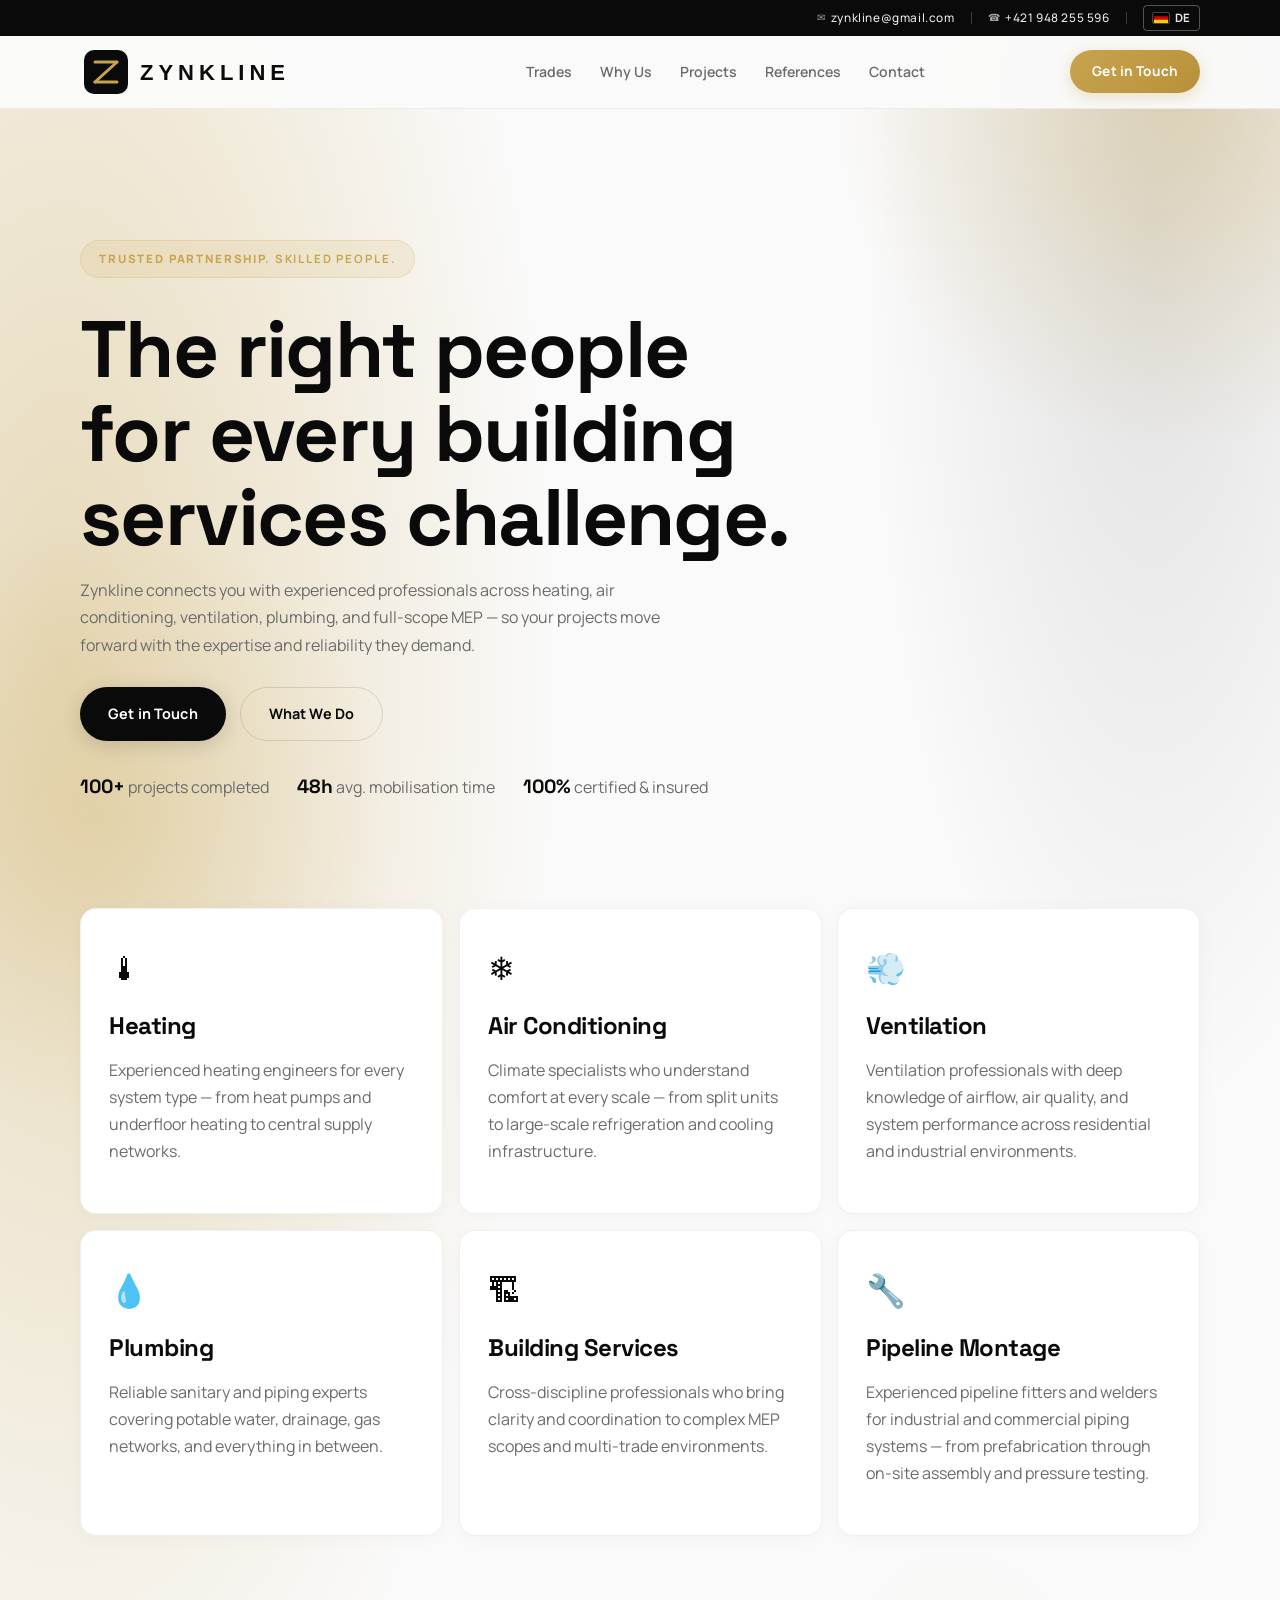
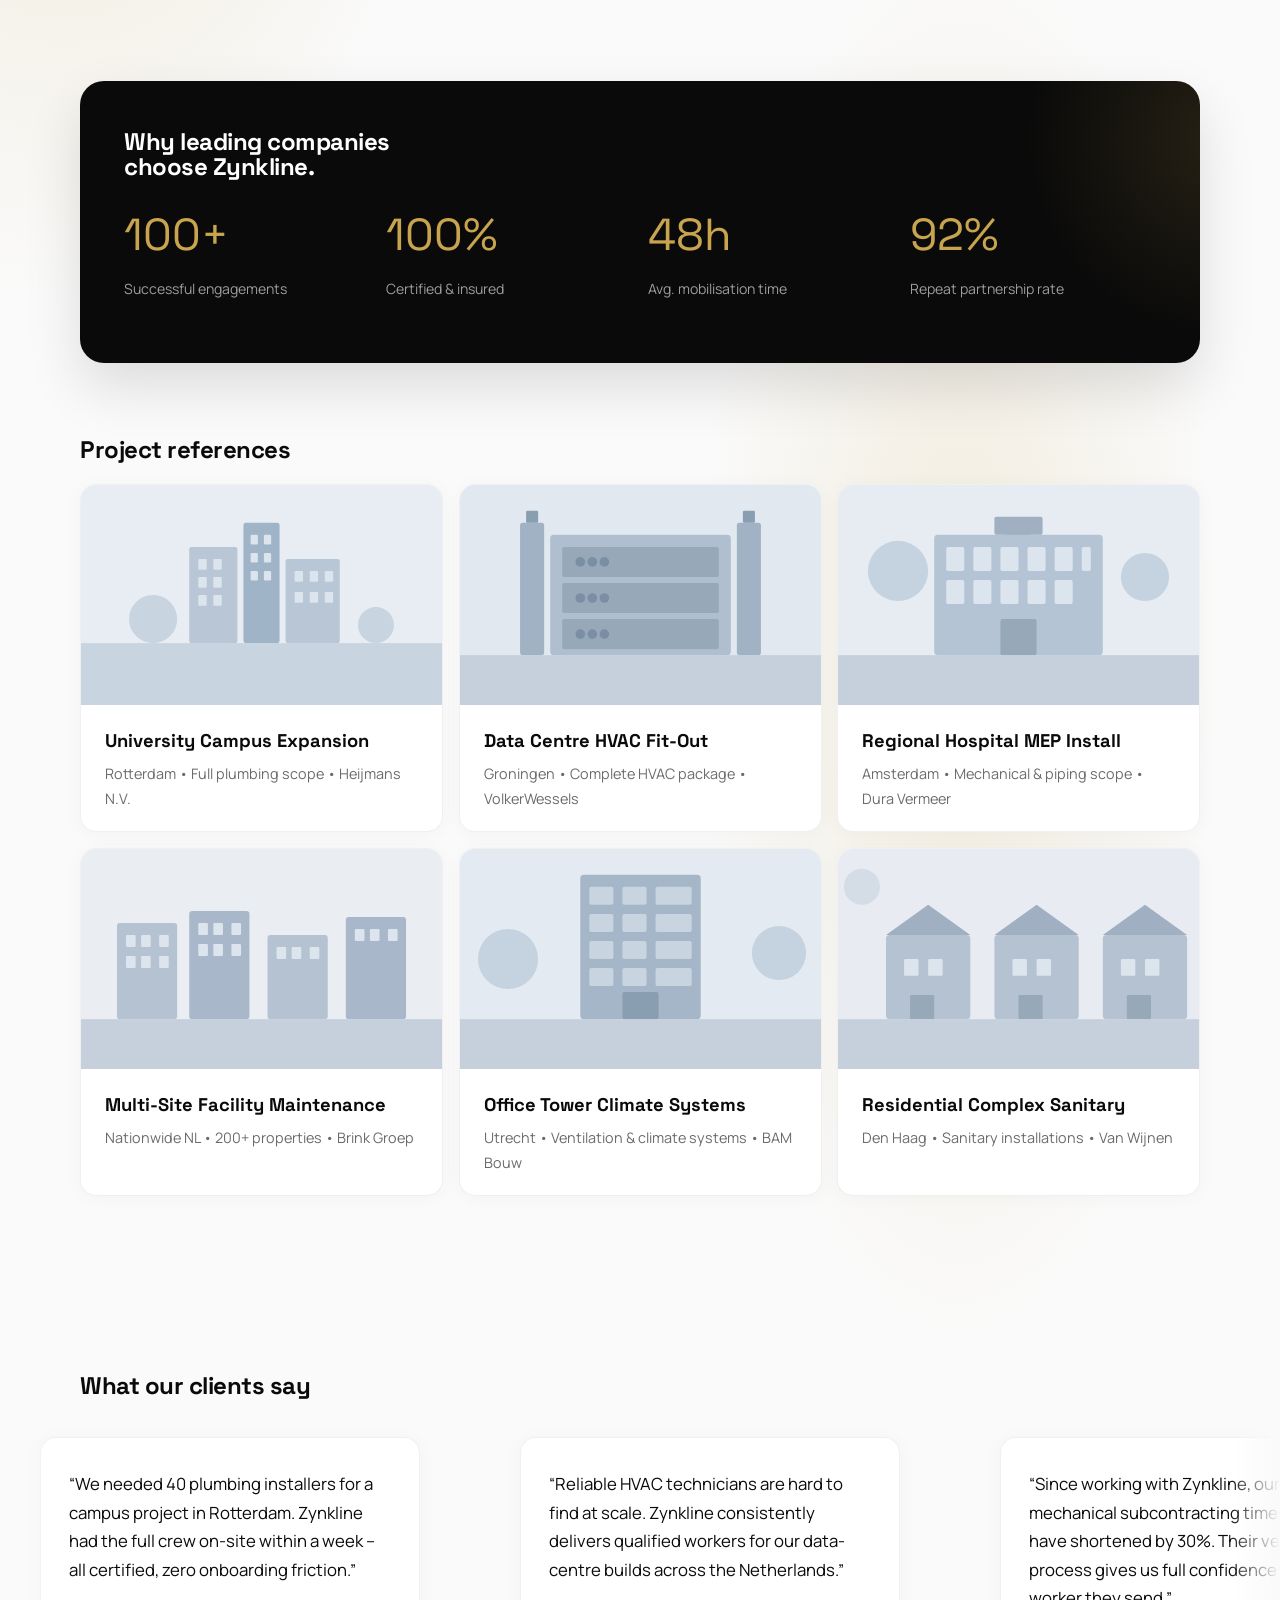
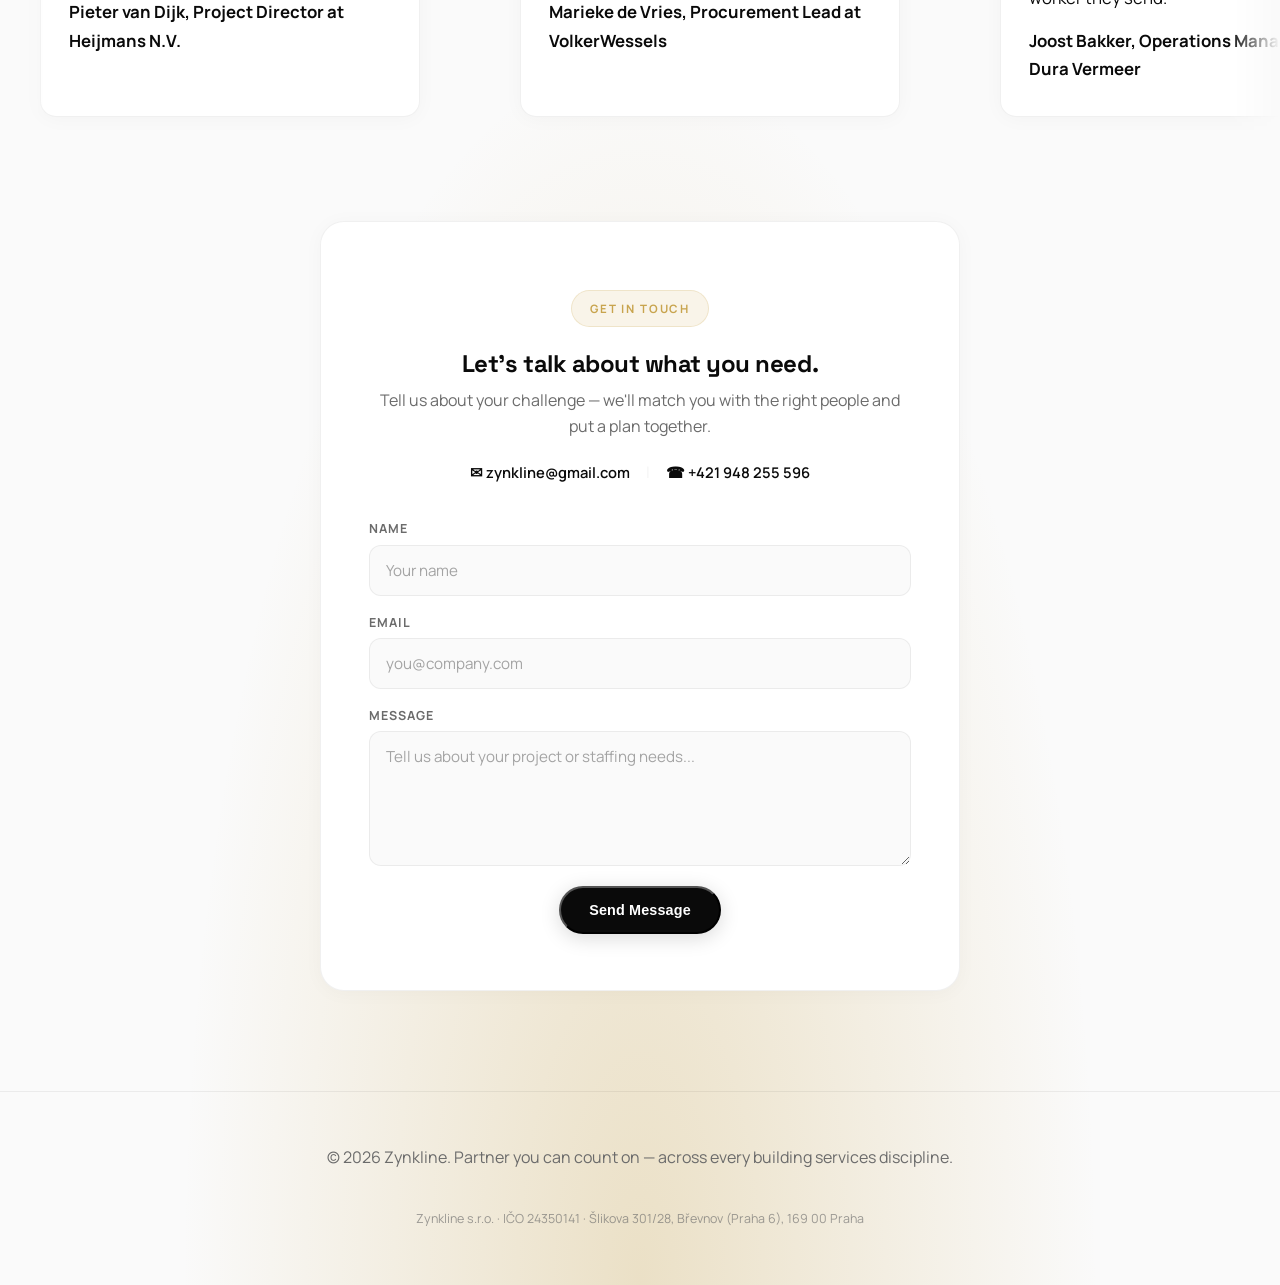
==== en.html @ a3371843 "First basic version." ====
<!doctype html>
<html lang="en">
<head>
  <meta charset="UTF-8" />
  <meta name="viewport" content="width=device-width, initial-scale=1.0" />
  <title>Zynkline | Building Services Partner – Heating, AC, Ventilation, Plumbing &amp; Pipeline Montage</title>
  <meta name="description" content="Zynkline is your specialised partner for building services projects – heating, air conditioning, ventilation, plumbing, and pipeline montage across Europe." />
  <link rel="preconnect" href="https://fonts.googleapis.com" />
  <link rel="preconnect" href="https://fonts.gstatic.com" crossorigin />
  <link href="https://fonts.googleapis.com/css2?family=Manrope:wght@400;500;600;700;800&family=Space+Grotesk:wght@500;700&display=swap" rel="stylesheet" />
  <link rel="icon" type="image/svg+xml" href="favicon.svg" />
  <link rel="stylesheet" href="styles.css" />
</head>
<body>
  <div class="bg-orb orb-one" aria-hidden="true"></div>
  <div class="bg-orb orb-two" aria-hidden="true"></div>

  <header class="site-header">
    <div class="top-bar">
      <div class="container top-bar-inner">
        <a href="mailto:zynkline@gmail.com"><span class="tb-icon">&#9993;</span> zynkline@gmail.com</a>
        <span class="tb-sep"></span>
        <a href="tel:+421948255596"><span class="tb-icon">&#9742;</span> +421 948 255 596</a>
        <span class="tb-sep"></span>
        <a href="index.html" class="lang-switch"><svg class="flag" viewBox="0 0 20 14"><rect width="20" height="4.67" fill="#000"/><rect y="4.67" width="20" height="4.67" fill="#D00"/><rect y="9.33" width="20" height="4.67" fill="#FC0"/></svg> DE</a>
      </div>
    </div>
    <div class="container nav-wrap">
      <a href="#" class="logo" aria-label="Zynkline home">
        <img src="logo.svg" alt="Zynkline logo" class="logo-image" />
      </a>
      <nav class="nav-links" aria-label="Primary navigation">
        <a href="#services">Trades</a>
        <a href="#why-us">Why Us</a>
        <a href="#projects">Projects</a>
        <a href="#testimonials">References</a>
        <a href="#contact">Contact</a>
      </nav>
      <a href="#contact" class="btn btn-nav">Get in Touch</a>
    </div>
  </header>

  <main>
    <section class="hero container reveal">
      <p class="eyebrow"><span class="eyebrow-accent">Trusted partnership.</span> Skilled people.</p>
      <h1>The right people for every building services challenge.</h1>
      <p class="hero-copy">
        Zynkline connects you with experienced professionals across heating, air conditioning,
        ventilation, plumbing, and full-scope MEP — so your projects move forward with
        the expertise and reliability they demand.
      </p>
      <div class="hero-actions">
        <a href="#contact" class="btn btn-primary">Get in Touch</a>
        <a href="#services" class="btn btn-ghost">What We Do</a>
      </div>
      <ul class="hero-proof">
        <li><strong>100+</strong> projects completed</li>
        <li><strong>48h</strong> avg. mobilisation time</li>
        <li><strong>100%</strong> certified &amp; insured</li>
      </ul>
    </section>

    <section id="services" class="container feature-grid">
      <article class="card reveal">
        <div class="card-icon">&#127777;</div>
        <h2>Heating</h2>
        <p>Experienced heating engineers for every system type — from heat pumps and underfloor heating to central supply networks.</p>
      </article>
      <article class="card reveal">
        <div class="card-icon">&#10052;</div>
        <h2>Air Conditioning</h2>
        <p>Climate specialists who understand comfort at every scale — from split units to large-scale refrigeration and cooling infrastructure.</p>
      </article>
      <article class="card reveal">
        <div class="card-icon">&#128168;</div>
        <h2>Ventilation</h2>
        <p>Ventilation professionals with deep knowledge of airflow, air quality, and system performance across residential and industrial environments.</p>
      </article>
      <article class="card reveal">
        <div class="card-icon">&#128167;</div>
        <h2>Plumbing</h2>
        <p>Reliable sanitary and piping experts covering potable water, drainage, gas networks, and everything in between.</p>
      </article>
      <article class="card reveal">
        <div class="card-icon">&#127959;</div>
        <h2>Building Services</h2>
        <p>Cross-discipline professionals who bring clarity and coordination to complex MEP scopes and multi-trade environments.</p>
      </article>
      <article class="card reveal">
        <div class="card-icon">&#128295;</div>
        <h2>Pipeline Montage</h2>
        <p>Experienced pipeline fitters and welders for industrial and commercial piping systems — from prefabrication through on-site assembly and pressure testing.</p>
      </article>
    </section>

    <section id="why-us" class="metrics reveal">
      <div class="container metrics-wrap">
        <h2>Why leading companies choose Zynkline.</h2>
        <div class="stats-grid">
          <div>
            <p class="stat-number">100+</p>
            <p class="stat-label">Successful engagements</p>
          </div>
          <div>
            <p class="stat-number">100%</p>
            <p class="stat-label">Certified &amp; insured</p>
          </div>
          <div>
            <p class="stat-number">48h</p>
            <p class="stat-label">Avg. mobilisation time</p>
          </div>
          <div>
            <p class="stat-number">92%</p>
            <p class="stat-label">Repeat partnership rate</p>
          </div>
        </div>
      </div>
    </section>

    <section id="projects" class="container projects reveal">
      <h2 class="section-title">Project references</h2>
      <div class="project-grid">
        <article class="project-card" data-photos='["site-photos/rotterdam-campus.svg"]'>
          <div class="project-photo" style="background-image:url('site-photos/rotterdam-campus.svg')"></div>
          <div class="project-info">
            <h3>University Campus Expansion</h3>
            <p class="project-meta">Rotterdam &bull; Full plumbing scope &bull; Heijmans N.V.</p>
          </div>
        </article>
        <article class="project-card" data-photos='["site-photos/data-centre.svg"]'>
          <div class="project-photo" style="background-image:url('site-photos/data-centre.svg')"></div>
          <div class="project-info">
            <h3>Data Centre HVAC Fit-Out</h3>
            <p class="project-meta">Groningen &bull; Complete HVAC package &bull; VolkerWessels</p>
          </div>
        </article>
        <article class="project-card" data-photos='["site-photos/hospital-build.svg"]'>
          <div class="project-photo" style="background-image:url('site-photos/hospital-build.svg')"></div>
          <div class="project-info">
            <h3>Regional Hospital MEP Install</h3>
            <p class="project-meta">Amsterdam &bull; Mechanical &amp; piping scope &bull; Dura Vermeer</p>
          </div>
        </article>
        <article class="project-card" data-photos='["site-photos/property-maintenance.svg"]'>
          <div class="project-photo" style="background-image:url('site-photos/property-maintenance.svg')"></div>
          <div class="project-info">
            <h3>Multi-Site Facility Maintenance</h3>
            <p class="project-meta">Nationwide NL &bull; 200+ properties &bull; Brink Groep</p>
          </div>
        </article>
        <article class="project-card" data-photos='["site-photos/office-tower.svg"]'>
          <div class="project-photo" style="background-image:url('site-photos/office-tower.svg')"></div>
          <div class="project-info">
            <h3>Office Tower Climate Systems</h3>
            <p class="project-meta">Utrecht &bull; Ventilation &amp; climate systems &bull; BAM Bouw</p>
          </div>
        </article>
        <article class="project-card" data-photos='["site-photos/residential-complex.svg"]'>
          <div class="project-photo" style="background-image:url('site-photos/residential-complex.svg')"></div>
          <div class="project-info">
            <h3>Residential Complex Sanitary</h3>
            <p class="project-meta">Den Haag &bull; Sanitary installations &bull; Van Wijnen</p>
          </div>
        </article>
      </div>
    </section>

    <section id="testimonials" class="testimonials">
      <h2 class="section-title reveal container">What our clients say</h2>
      <div class="scroll-track">
        <div class="scroll-inner">
          <blockquote class="quote">
            “We needed 40 plumbing installers for a campus project in Rotterdam. Zynkline had the full crew on-site within a week – all certified, zero onboarding friction.”
            <cite>Pieter van Dijk, Project Director at Heijmans N.V.</cite>
          </blockquote>
          <blockquote class="quote">
            “Reliable HVAC technicians are hard to find at scale. Zynkline consistently delivers qualified workers for our data-centre builds across the Netherlands.”
            <cite>Marieke de Vries, Procurement Lead at VolkerWessels</cite>
          </blockquote>
          <blockquote class="quote">
            “Since working with Zynkline, our mechanical subcontracting timelines have shortened by 30%. Their vetting process gives us full confidence in every worker they send.”
            <cite>Joost Bakker, Operations Manager at Dura Vermeer</cite>
          </blockquote>
          <blockquote class="quote">
            "Zynkline supplied an entire ventilation crew for our hospital expansion in Copenhagen. Skilled people, zero ramp-up time — they integrated with our team from day one."
            <cite>Lars Henriksen, Technical Director at NCC Danmark</cite>
          </blockquote>
          <!-- Duplicated set for seamless loop -->
          <blockquote class="quote" aria-hidden="true">
            “We needed 40 plumbing installers for a campus project in Rotterdam. Zynkline had the full crew on-site within a week – all certified, zero onboarding friction.”
            <cite>Pieter van Dijk, Project Director at Heijmans N.V.</cite>
          </blockquote>
          <blockquote class="quote" aria-hidden="true">
            “Reliable HVAC technicians are hard to find at scale. Zynkline consistently delivers qualified workers for our data-centre builds across the Netherlands.”
            <cite>Marieke de Vries, Procurement Lead at VolkerWessels</cite>
          </blockquote>
          <blockquote class="quote" aria-hidden="true">
            “Since working with Zynkline, our mechanical subcontracting timelines have shortened by 30%. Their vetting process gives us full confidence in every worker they send.”
            <cite>Joost Bakker, Operations Manager at Dura Vermeer</cite>
          </blockquote>
          <blockquote class="quote" aria-hidden="true">
            "Zynkline supplied an entire ventilation crew for our hospital expansion in Copenhagen. Skilled people, zero ramp-up time — they integrated with our team from day one."
            <cite>Lars Henriksen, Technical Director at NCC Danmark</cite>
          </blockquote>
        </div>
      </div>
    </section>

    <section id="contact" class="container contact-section reveal">
      <div class="contact-card">
        <div class="contact-header">
          <p class="eyebrow">Get in touch</p>
          <h2>Let's talk about what you need.</h2>
          <p class="contact-desc">Tell us about your challenge — we'll match you with the right people and put a plan together.</p>
          <div class="contact-links">
            <a href="mailto:zynkline@gmail.com">&#9993; zynkline@gmail.com</a>
            <span class="contact-sep">|</span>
            <a href="tel:+421948255596">&#9742; +421 948 255 596</a>
          </div>
        </div>
        <form class="contact-form" action="https://formsubmit.co/zynkline@gmail.com" method="POST">
          <input type="hidden" name="_subject" value="New enquiry from zynkline.com">
          <input type="hidden" name="_captcha" value="false">
          <div class="form-group">
            <label for="name">Name</label>
            <input type="text" id="name" name="name" required placeholder="Your name">
          </div>
          <div class="form-group">
            <label for="email">Email</label>
            <input type="email" id="email" name="email" required placeholder="you@company.com">
          </div>
          <div class="form-group">
            <label for="message">Message</label>
            <textarea id="message" name="message" rows="5" required placeholder="Tell us about your project or staffing needs..."></textarea>
          </div>
          <button type="submit" class="btn btn-primary btn-submit">Send Message</button>
        </form>
      </div>
    </section>
  </main>

  <footer class="site-footer">
    <div class="container footer-wrap">
      <p>© 2026 Zynkline. Partner you can count on — across every building services discipline.</p>
      <p class="footer-company">Zynkline s.r.o. · IČO 24350141 · Šlikova 301/28, Břevnov (Praha 6), 169 00 Praha</p>
    </div>
  </footer>

  <div class="lightbox" id="lightbox">
    <button class="lightbox-close" aria-label="Close">&times;</button>
    <button class="lightbox-arrow lightbox-prev" aria-label="Previous">&#8249;</button>
    <div class="lightbox-img" id="lightbox-img"></div>
    <button class="lightbox-arrow lightbox-next" aria-label="Next">&#8250;</button>
    <p class="lightbox-caption" id="lightbox-caption"></p>
    <p class="lightbox-counter" id="lightbox-counter"></p>
  </div>

  <script src="script.js"></script>
</body>
</html>
---- styles.css ----
/* ============================================
   ZYNKLINE — 2026 Editorial Design
   Monochromatic black + warm gold accent
   Inspired by: hyper-minimalism, oversized type,
   grain texture, fluid motion, editorial layouts
   ============================================ */

:root {
  --bg: #fafafa;
  --surface: #ffffff;
  --ink: #0a0a0a;
  --muted: #6b6b6b;
  --brand: #0a0a0a;
  --brand-dark: #000000;
  --accent: #c8a44e;
  --accent-soft: rgba(200, 164, 78, 0.12);
  --border: rgba(0, 0, 0, 0.06);
  --shadow: 0 2px 20px rgba(0, 0, 0, 0.03);
  --shadow-hover: 0 8px 30px rgba(0, 0, 0, 0.06);
  --radius: 16px;
  --radius-lg: 24px;
  --ease: cubic-bezier(0.16, 1, 0.3, 1);
}

* {
  box-sizing: border-box;
}

html,
body {
  margin: 0;
  padding: 0;
}

body {
  font-family: "Manrope", sans-serif;
  background:
    radial-gradient(ellipse 70% 50% at 5% 15%, rgba(200, 164, 78, 0.38), transparent 55%),
    radial-gradient(ellipse 50% 45% at 90% 5%, rgba(10, 10, 10, 0.1), transparent 45%),
    radial-gradient(ellipse 65% 50% at 50% 100%, rgba(200, 164, 78, 0.3), transparent 55%),
    radial-gradient(ellipse 45% 35% at 75% 50%, rgba(200, 164, 78, 0.16), transparent 45%),
    var(--bg);
  color: var(--ink);
  line-height: 1.7;
  scroll-padding-top: 88px;
  -webkit-font-smoothing: antialiased;
  -moz-osx-font-smoothing: grayscale;
}

/* Grain texture removed for performance */

.bg-orb {
  position: fixed;
  border-radius: 50%;
  z-index: -1;
}

.orb-one {
  width: 700px;
  height: 700px;
  background: radial-gradient(circle, rgba(200, 164, 78, 0.3) 0%, transparent 70%);
  top: -250px;
  right: -250px;
}

.orb-two {
  width: 600px;
  height: 600px;
  background: radial-gradient(circle, rgba(200, 164, 78, 0.22) 0%, transparent 70%);
  bottom: -220px;
  left: -200px;
}

.container {
  width: min(1120px, 92vw);
  margin: 0 auto;
}

.site-header {
  position: sticky;
  top: 0;
  background: rgba(250, 250, 250, 0.97);
  border-bottom: 1px solid var(--border);
  z-index: 10;
}

.top-bar {
  background: var(--ink);
  color: rgba(255, 255, 255, 0.75);
  font-size: 0.74rem;
  letter-spacing: 0.05em;
  font-weight: 500;
}

.top-bar-inner {
  display: flex;
  justify-content: flex-end;
  align-items: center;
  gap: 8px;
  padding: 5px 0;
}

.top-bar a {
  color: rgba(255, 255, 255, 0.9);
  text-decoration: none;
  transition: color 0.2s;
  display: inline-flex;
  align-items: center;
  gap: 5px;
}

.top-bar a:hover {
  color: #fff;
}

.tb-icon {
  font-size: 0.85em;
  opacity: 0.7;
}

.tb-sep {
  width: 1px;
  height: 12px;
  background: rgba(255, 255, 255, 0.2);
  margin: 0 8px;
}

.lang-switch {
  font-weight: 700;
  letter-spacing: 0.06em;
  border: 1px solid rgba(255, 255, 255, 0.3);
  border-radius: 4px;
  padding: 2px 8px;
  font-size: 0.72rem;
  transition: background 0.2s, color 0.2s;
  display: inline-flex;
  align-items: center;
  gap: 5px;
}

.lang-switch:hover {
  background: rgba(255, 255, 255, 0.15);
}

.flag {
  width: 18px;
  height: 12px;
  border-radius: 2px;
  flex-shrink: 0;
  display: inline-flex;
  flex-direction: column;
  overflow: hidden;
  border: 1px solid rgba(255, 255, 255, 0.25);
}

.flag span {
  flex: 1;
}

.flag-de span:nth-child(1) { background: #000; }
.flag-de span:nth-child(2) { background: #DD0000; }
.flag-de span:nth-child(3) { background: #FFCC00; }

.flag-gb {
  background: #012169;
  position: relative;
}

.flag-gb span:nth-child(1) {
  position: absolute;
  inset: 0;
  background:
    linear-gradient(to bottom, transparent 42%, #fff 42%, #fff 58%, transparent 58%),
    linear-gradient(to right, transparent 40%, #fff 40%, #fff 60%, transparent 60%);
}

.flag-gb span:nth-child(2) {
  position: absolute;
  inset: 0;
  background:
    linear-gradient(to bottom, transparent 44%, #C8102E 44%, #C8102E 56%, transparent 56%),
    linear-gradient(to right, transparent 43%, #C8102E 43%, #C8102E 57%, transparent 57%);
}

.nav-wrap {
  display: flex;
  align-items: center;
  justify-content: space-between;
  min-height: 72px;
  gap: 16px;
}

.logo {
  display: inline-flex;
  align-items: center;
  gap: 0;
  text-decoration: none;
  color: var(--ink);
  font-family: "Space Grotesk", sans-serif;
  font-weight: 700;
  letter-spacing: 0.2px;
}

.logo-image {
  display: block;
  height: 52px;
  width: auto;
}

.nav-links {
  display: flex;
  gap: 28px;
}

.nav-links a {
  text-decoration: none;
  color: var(--muted);
  font-weight: 600;
  font-size: 0.88rem;
  position: relative;
  padding: 4px 0;
  transition: color 0.2s ease;
}

.nav-links a::after {
  content: '';
  position: absolute;
  left: 0;
  bottom: -4px;
  width: 0;
  height: 1.5px;
  background: var(--ink);
  transition: width 0.2s ease;
}

.nav-links a:hover {
  color: var(--ink);
}

.nav-links a:hover::after {
  width: 100%;
}

.footer-links a {
  text-decoration: none;
  color: var(--muted);
  font-weight: 600;
}

.btn {
  display: inline-flex;
  align-items: center;
  justify-content: center;
  text-decoration: none;
  border-radius: 999px;
  padding: 14px 28px;
  font-weight: 700;
  font-size: 0.9rem;
  letter-spacing: 0.01em;
  transition: transform 0.25s ease, box-shadow 0.25s ease;
}

.btn:hover {
  transform: translateY(-2px);
}

.btn-primary {
  background: var(--ink);
  color: #fff;
  box-shadow: 0 4px 20px rgba(0, 0, 0, 0.15);
}

.btn-primary:hover {
  box-shadow: 0 8px 32px rgba(0, 0, 0, 0.2);
}

.btn-ghost {
  border: 1.5px solid rgba(0, 0, 0, 0.12);
  color: var(--ink);
  background: transparent;
}

.btn-ghost:hover {
  border-color: var(--ink);
  background: rgba(0, 0, 0, 0.02);
}

.btn-nav {
  background: linear-gradient(135deg, #c8a44e, #b8903a);
  color: #fff;
  padding: 10px 22px;
  font-size: 0.85rem;
  font-weight: 700;
  box-shadow: 0 4px 16px rgba(200, 164, 78, 0.3);
}

.hero {
  padding: 120px 0 72px;
}

.eyebrow {
  display: inline-block;
  color: var(--accent);
  background: var(--accent-soft);
  border: 1px solid rgba(200, 164, 78, 0.2);
  border-radius: 999px;
  padding: 8px 18px;
  font-size: 0.72rem;
  font-weight: 700;
  text-transform: uppercase;
  letter-spacing: 0.16em;
}

.eyebrow-accent {
  font-weight: 800;
  color: var(--accent);
}

h1,
h2 {
  font-family: "Space Grotesk", sans-serif;
  line-height: 1.05;
  margin: 18px 0;
  letter-spacing: -0.02em;
}

h1 {
  font-size: clamp(2.4rem, 7vw, 5rem);
  max-width: 14ch;
}

.hero-copy {
  max-width: 62ch;
  color: var(--muted);
}

.hero-actions {
  display: flex;
  gap: 14px;
  margin-top: 28px;
  flex-wrap: wrap;
}

.hero-proof {
  display: flex;
  gap: 28px;
  padding: 0;
  list-style: none;
  margin: 30px 0 0;
  flex-wrap: wrap;
  color: var(--muted);
}

.hero-proof strong {
  color: var(--ink);
  font-size: 1.2rem;
  font-family: "Space Grotesk", sans-serif;
}

.feature-grid {
  display: grid;
  grid-template-columns: repeat(3, 1fr);
  gap: 16px;
  padding: 32px 0 88px;
}

.card,
.quote,
.pricing-card,
.pricing-list {
  background: var(--surface);
  border: 1px solid var(--border);
  border-radius: var(--radius);
  padding: 32px 28px;
  box-shadow: var(--shadow);
  position: relative;
  transform: translateZ(0);
  transition: transform 0.25s ease;
  contain: layout style;
}

.card::after {
  content: '';
  position: absolute;
  inset: 0;
  border-radius: inherit;
  box-shadow: var(--shadow-hover);
  opacity: 0;
  transition: opacity 0.25s ease;
  pointer-events: none;
}

.card:hover {
  transform: translateY(-4px);
}

.card:hover::after {
  opacity: 1;
}

.card p {
  color: var(--muted);
}

.card-icon {
  font-size: 2rem;
  margin-bottom: 8px;
}

.contact-hours {
  margin-top: 14px;
  font-size: 0.88rem;
  color: var(--muted);
}

.metrics {
  padding: 56px 0;
}

.metrics-wrap {
  background: var(--ink);
  color: #fff;
  border-radius: var(--radius-lg);
  padding: 48px 44px;
  box-shadow: 0 24px 56px rgba(0, 0, 0, 0.12);
  position: relative;
  overflow: hidden;
}

.metrics-wrap::before {
  content: '';
  position: absolute;
  top: -50%;
  right: -20%;
  width: 400px;
  height: 400px;
  background: radial-gradient(circle, rgba(200, 164, 78, 0.15), transparent 70%);
  pointer-events: none;
}

.metrics-wrap h2 {
  margin-top: 0;
  max-width: 22ch;
}

.stats-grid {
  display: grid;
  grid-template-columns: repeat(4, 1fr);
  gap: 16px;
}

.stat-number {
  font-family: "Space Grotesk", sans-serif;
  font-size: clamp(1.8rem, 3.5vw, 2.8rem);
  margin: 0;
  color: var(--accent);
}

.stat-label {
  margin-top: 4px;
  color: rgba(255, 255, 255, 0.6);
  font-size: 0.88rem;
}

.testimonials {
  padding: 88px 0;
  overflow: hidden;
}

.section-title {
  margin-bottom: 22px;
}

.scroll-track {
  width: 100%;
  overflow: hidden;
  mask-image: linear-gradient(to right, transparent, black 4%, black 96%, transparent);
  -webkit-mask-image: linear-gradient(to right, transparent, black 4%, black 96%, transparent);
}

.scroll-inner {
  display: flex;
  gap: 20px;
  width: max-content;
  animation: scroll-left 44s linear infinite;
  will-change: transform;
  contain: layout style;
}

.scroll-inner:hover {
  animation-play-state: paused;
}

@keyframes scroll-left {
  0% {
    transform: translateX(0);
  }
  100% {
    transform: translateX(-50%);
  }
}

.ref-card {
  min-width: 340px;
  max-width: 380px;
  flex-shrink: 0;
  background: var(--surface);
  border: 1px solid var(--border);
  border-radius: var(--radius);
  overflow: hidden;
  box-shadow: var(--shadow);
  position: relative;
}

.ref-card::after {
  content: '';
  position: absolute;
  inset: 0;
  border-radius: inherit;
  box-shadow: var(--shadow-hover);
  opacity: 0;
  transition: opacity 0.25s ease;
  pointer-events: none;
}

.ref-card:hover::after {
  opacity: 1;
}

.ref-photo {
  width: 100%;
  height: 200px;
  background-color: #f2f2f2;
  background-size: cover;
  background-position: center;
}

.ref-card .quote {
  min-width: auto;
  max-width: none;
  border: 0;
  border-radius: 0;
  box-shadow: none;
  background: transparent;
}

.quote {
  min-width: 340px;
  max-width: 380px;
  flex-shrink: 0;
  font-size: 1.05rem;
  color: var(--ink);
}

.quote cite {
  display: block;
  margin-top: 14px;
  font-style: normal;
  font-weight: 700;
  color: var(--ink);
}

.projects {
  padding: 0 0 88px;
}

.project-grid {
  display: grid;
  grid-template-columns: repeat(3, 1fr);
  gap: 16px;
}

.project-card {
  background: var(--surface);
  border: 1px solid var(--border);
  border-radius: var(--radius);
  overflow: hidden;
  box-shadow: var(--shadow);
  position: relative;
  transform: translateZ(0);
  transition: transform 0.25s ease;
  contain: layout style;
}

.project-card::after {
  content: '';
  position: absolute;
  inset: 0;
  border-radius: inherit;
  box-shadow: var(--shadow-hover);
  opacity: 0;
  transition: opacity 0.25s ease;
  pointer-events: none;
}

.project-card {
  cursor: pointer;
}

.project-card:hover {
  transform: translateY(-4px);
}

.project-card:hover::after {
  opacity: 1;
}

/* Lightbox */
.lightbox {
  position: fixed;
  inset: 0;
  z-index: 100;
  background: rgba(0, 0, 0, 0.88);
  display: flex;
  flex-direction: column;
  align-items: center;
  justify-content: center;
  opacity: 0;
  pointer-events: none;
  transition: opacity 0.3s ease;
}

.lightbox.is-open {
  opacity: 1;
  pointer-events: auto;
}

.lightbox-close {
  position: absolute;
  top: 20px;
  right: 28px;
  background: none;
  border: none;
  color: #fff;
  font-size: 2.4rem;
  cursor: pointer;
  line-height: 1;
  opacity: 0.7;
  transition: opacity 0.2s;
}

.lightbox-close:hover {
  opacity: 1;
}

.lightbox-arrow {
  position: absolute;
  top: 50%;
  transform: translateY(-50%);
  background: rgba(255, 255, 255, 0.1);
  border: 1px solid rgba(255, 255, 255, 0.2);
  color: #fff;
  font-size: 2.2rem;
  width: 48px;
  height: 48px;
  border-radius: 50%;
  cursor: pointer;
  display: flex;
  align-items: center;
  justify-content: center;
  line-height: 1;
  opacity: 0.7;
  transition: opacity 0.2s, background 0.2s;
}

.lightbox-arrow:hover {
  opacity: 1;
  background: rgba(255, 255, 255, 0.2);
}

.lightbox-prev { left: 24px; }
.lightbox-next { right: 24px; }

.lightbox-img {
  width: min(90vw, 900px);
  height: min(70vh, 600px);
  background-size: contain;
  background-repeat: no-repeat;
  background-position: center;
}

.lightbox-caption {
  color: rgba(255, 255, 255, 0.8);
  font-size: 0.95rem;
  margin-top: 16px;
  text-align: center;
}

.lightbox-counter {
  color: rgba(255, 255, 255, 0.5);
  font-size: 0.8rem;
  margin-top: 6px;
  text-align: center;
}

.project-photo {
  width: 100%;
  height: 220px;
  background-color: #f2f2f2;
  background-size: cover;
  background-position: center;
}

.project-info {
  padding: 20px 24px;
}

.project-info h3 {
  margin: 0 0 6px;
  font-family: "Space Grotesk", sans-serif;
  font-size: 1.15rem;
}

.project-meta {
  margin: 0;
  color: var(--muted);
  font-size: 0.9rem;
}

.pricing {
  display: grid;
  grid-template-columns: 1.2fr 0.8fr;
  gap: 20px;
  padding-bottom: 84px;
}

/* Contact section */
.contact-section {
  padding-bottom: 100px;
}

.contact-card {
  background: var(--surface);
  border-radius: var(--radius-lg);
  box-shadow: var(--shadow);
  padding: 56px 48px;
  max-width: 640px;
  margin: 0 auto;
  border: 1px solid var(--border);
}

.contact-header {
  text-align: center;
  margin-bottom: 32px;
}

.contact-header h2 {
  margin-top: 12px;
  margin-bottom: 12px;
  font-size: 1.5rem;
}

.contact-desc {
  color: var(--muted);
  margin: 0 0 20px;
  line-height: 1.6;
}

.contact-links {
  display: flex;
  align-items: center;
  justify-content: center;
  gap: 16px;
  flex-wrap: wrap;
}

.contact-links a {
  color: var(--ink);
  text-decoration: none;
  font-weight: 600;
  font-size: 0.92rem;
  transition: color 0.2s ease;
}

.contact-links a:hover {
  color: var(--accent);
}

.contact-sep {
  color: var(--border);
  font-weight: 300;
}

.price {
  font-family: "Space Grotesk", sans-serif;
  font-size: clamp(2rem, 4.5vw, 3.1rem);
  margin: 10px 0 22px;
}

.price span {
  font-family: "Manrope", sans-serif;
  font-size: 1rem;
  color: var(--muted);
}

.pricing-list {
  list-style: none;
  margin: 0;
}

.pricing-list li {
  padding: 12px 0;
  border-bottom: 1px solid var(--border);
  font-weight: 600;
}

.pricing-list li:last-child {
  border-bottom: 0;
}

/* Contact form */
.contact-form {
  display: flex;
  flex-direction: column;
  gap: 16px;
}

.form-group {
  display: flex;
  flex-direction: column;
  gap: 5px;
}

.form-group label {
  font-size: 0.78rem;
  font-weight: 700;
  color: var(--muted);
  text-transform: uppercase;
  letter-spacing: 0.08em;
}

.form-group input,
.form-group textarea {
  font-family: inherit;
  font-size: 0.95rem;
  padding: 14px 16px;
  border: 1.5px solid var(--border);
  border-radius: 12px;
  background: var(--bg);
  color: var(--ink);
  transition: border-color 0.2s ease, box-shadow 0.2s ease;
  outline: none;
  resize: vertical;
}

.form-group input:focus,
.form-group textarea:focus {
  border-color: var(--ink);
  box-shadow: 0 0 0 3px rgba(0, 0, 0, 0.04);
}

.form-group input::placeholder,
.form-group textarea::placeholder {
  color: var(--muted);
  opacity: 0.6;
}

.btn-submit {
  align-self: center;
  margin-top: 4px;
}

.site-footer {
  border-top: 1px solid var(--border);
  padding: 36px 0 44px;
  color: var(--muted);
  background: transparent;
}

.footer-wrap {
  display: flex;
  flex-direction: column;
  gap: 8px;
  align-items: center;
  text-align: center;
}

.footer-company {
  font-size: 0.78rem;
  opacity: 0.65;
}

.footer-links {
  display: flex;
  gap: 16px;
  margin-top: 4px;
}

.reveal {
  opacity: 0;
  transform: translateY(20px);
  transition: opacity 0.5s ease, transform 0.5s ease;
}

.reveal.is-visible {
  opacity: 1;
  transform: translateY(0);
}

@media (max-width: 960px) {
  .logo-image {
    height: 44px;
  }

  .nav-links {
    display: none;
  }

  .top-bar {
    display: none;
  }

  .feature-grid,
  .stats-grid,
  .project-grid,
  .pricing {
    grid-template-columns: 1fr;
  }

  .hero {
    padding-top: 80px;
  }
}

@media (max-width: 600px) {
  h1 {
    font-size: 2rem;
  }

  .hero {
    padding: 64px 0 40px;
  }

  .hero-proof {
    flex-direction: column;
    gap: 10px;
  }

  .form-row {
    grid-template-columns: 1fr;
  }

  .contact-card {
    padding: 36px 24px;
  }

  .metrics-wrap {
    padding: 28px 20px;
  }

  .stats-grid {
    grid-template-columns: repeat(2, 1fr);
    gap: 20px;
  }

  .pricing {
    gap: 16px;
    padding-bottom: 56px;
  }

  .quote {
    min-width: 280px;
    max-width: 300px;
  }

  .scroll-inner {
    animation-duration: 30s;
  }

  .footer-wrap {
    flex-direction: column;
    text-align: center;
  }

  .btn-nav {
    font-size: 0.82rem;
    padding: 8px 16px;
  }
}
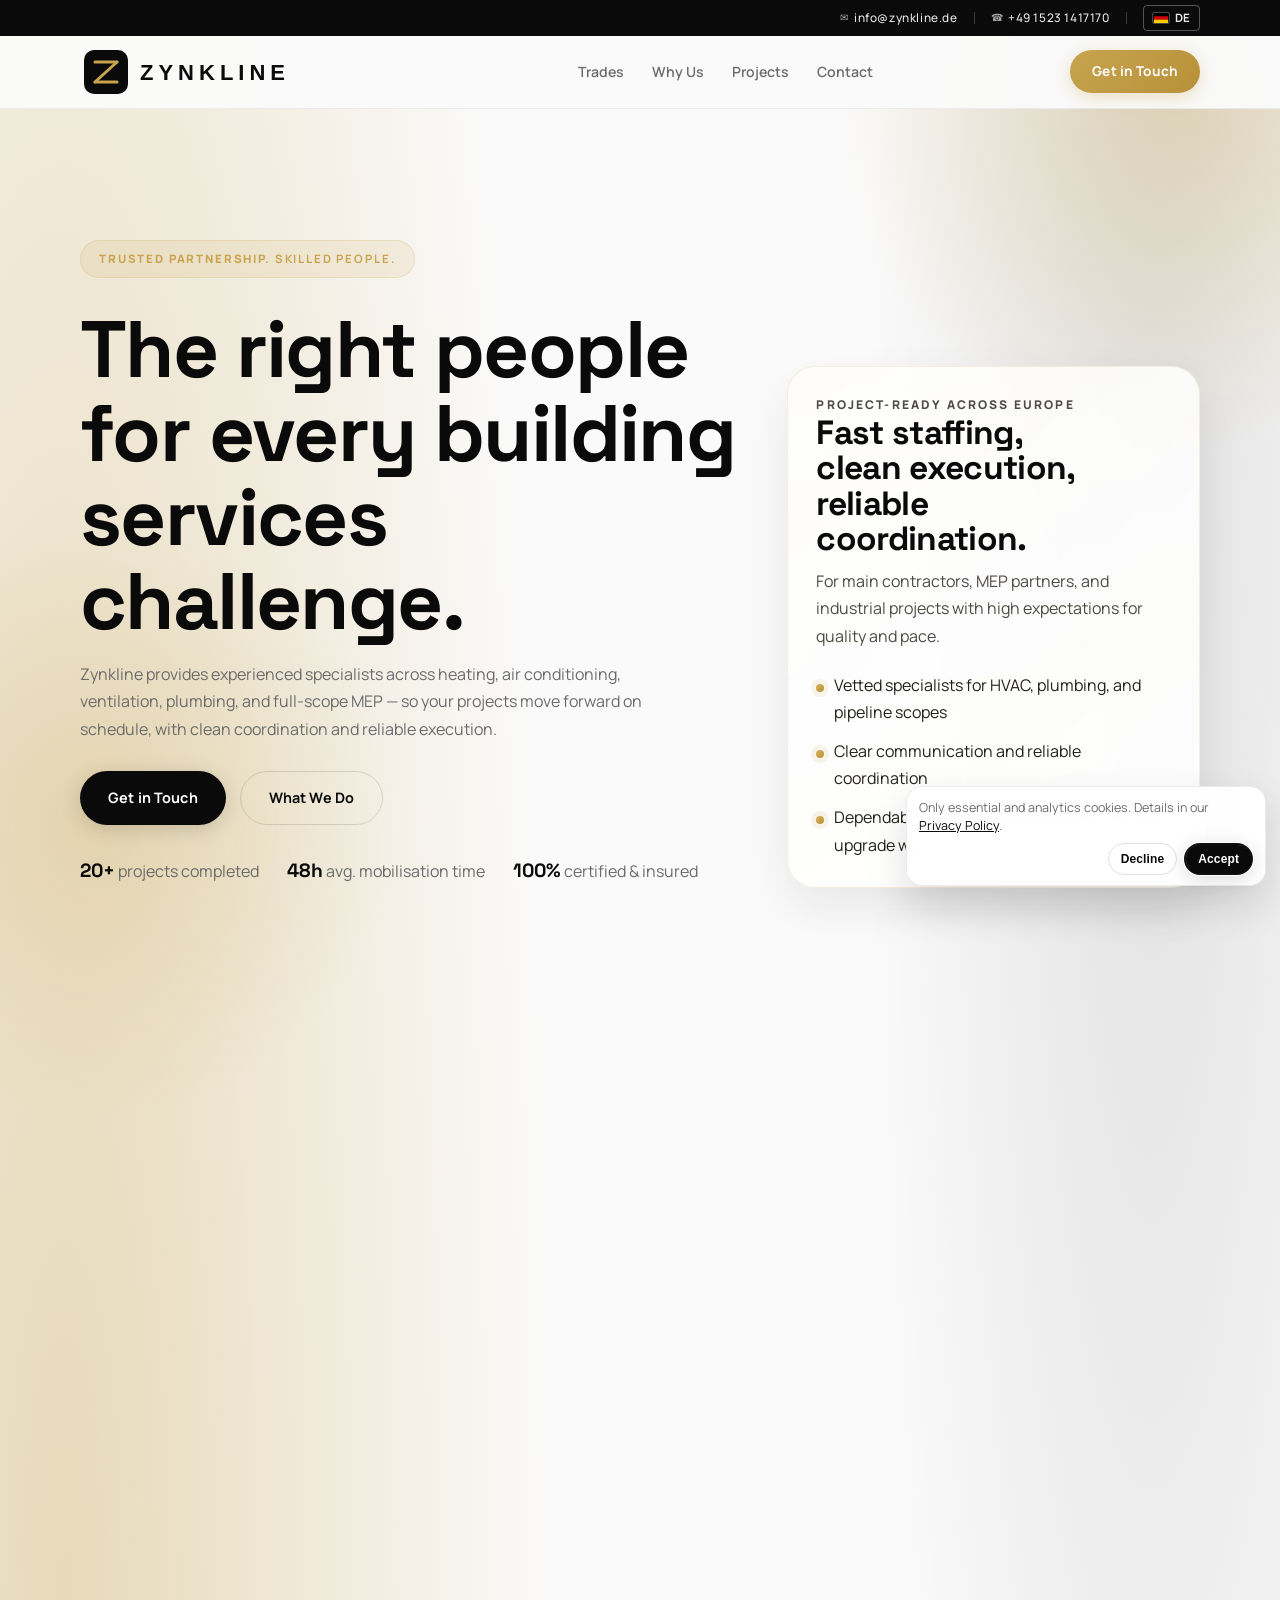
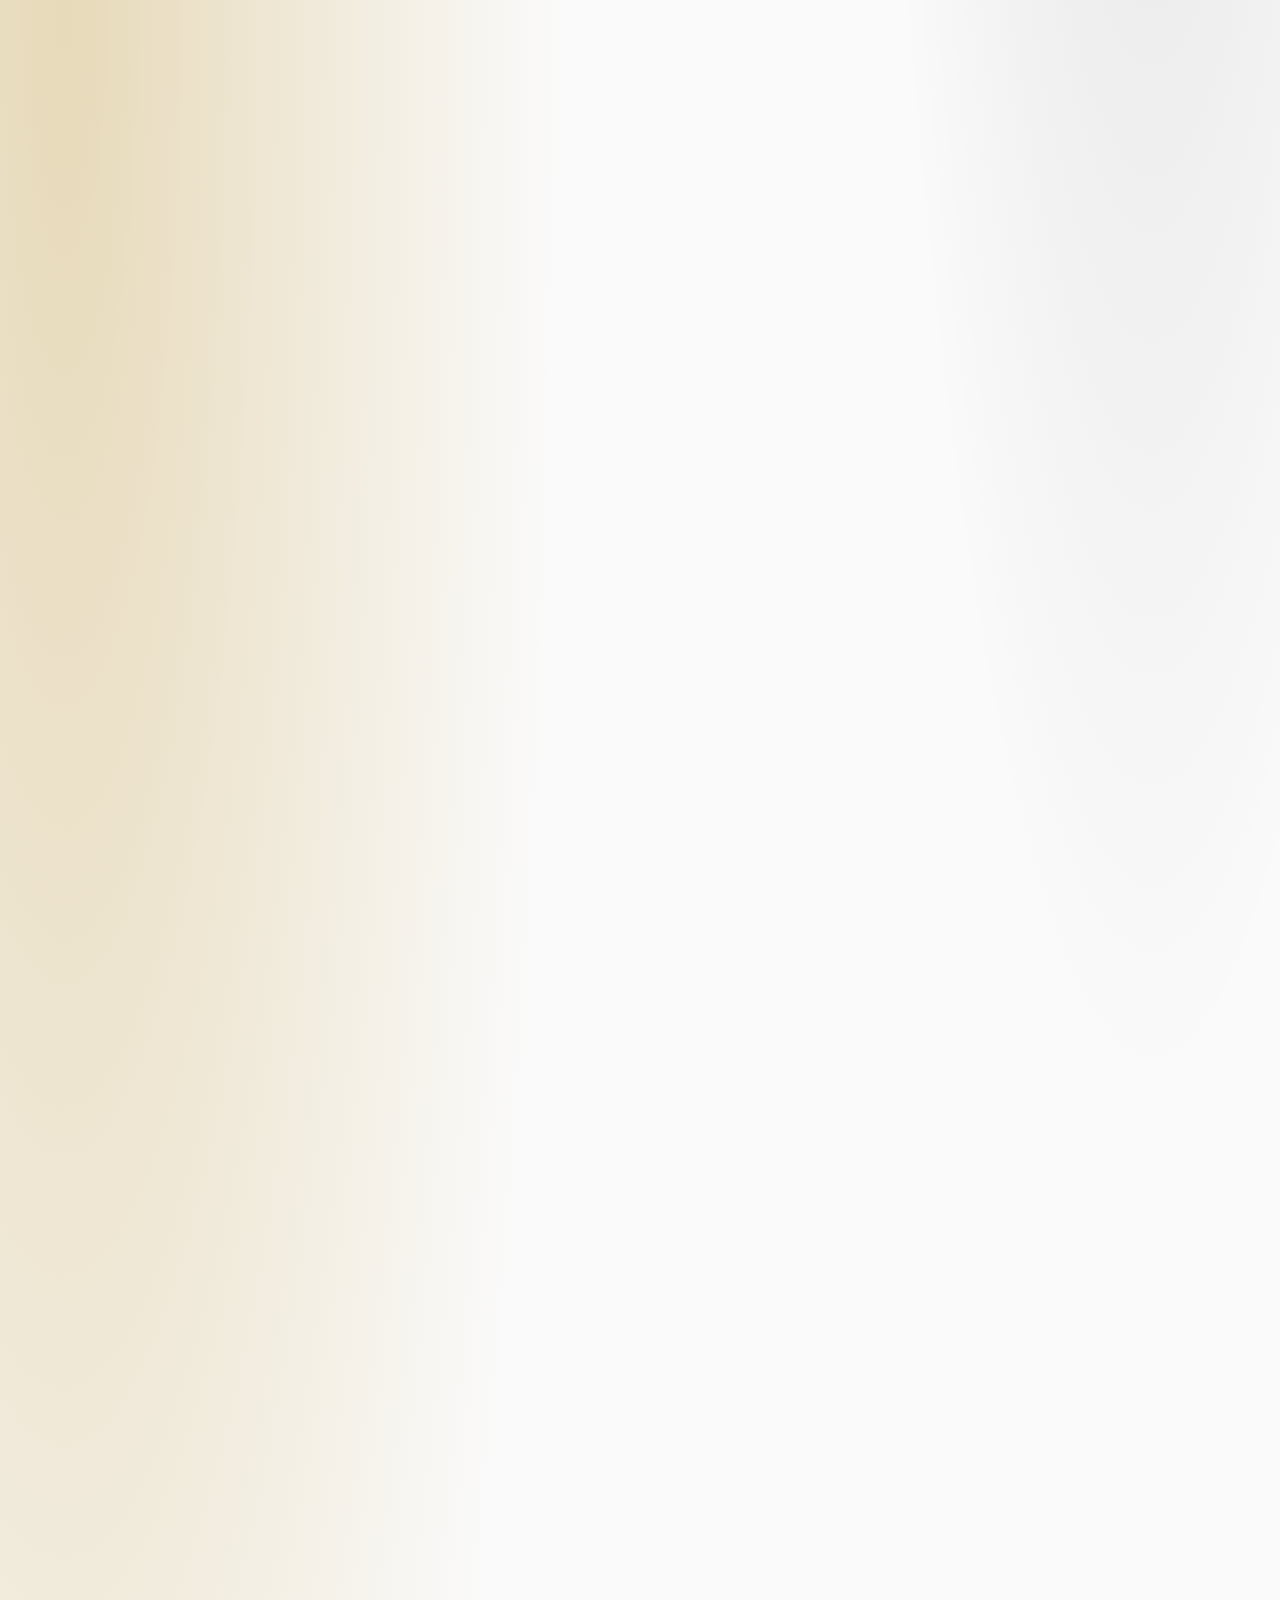
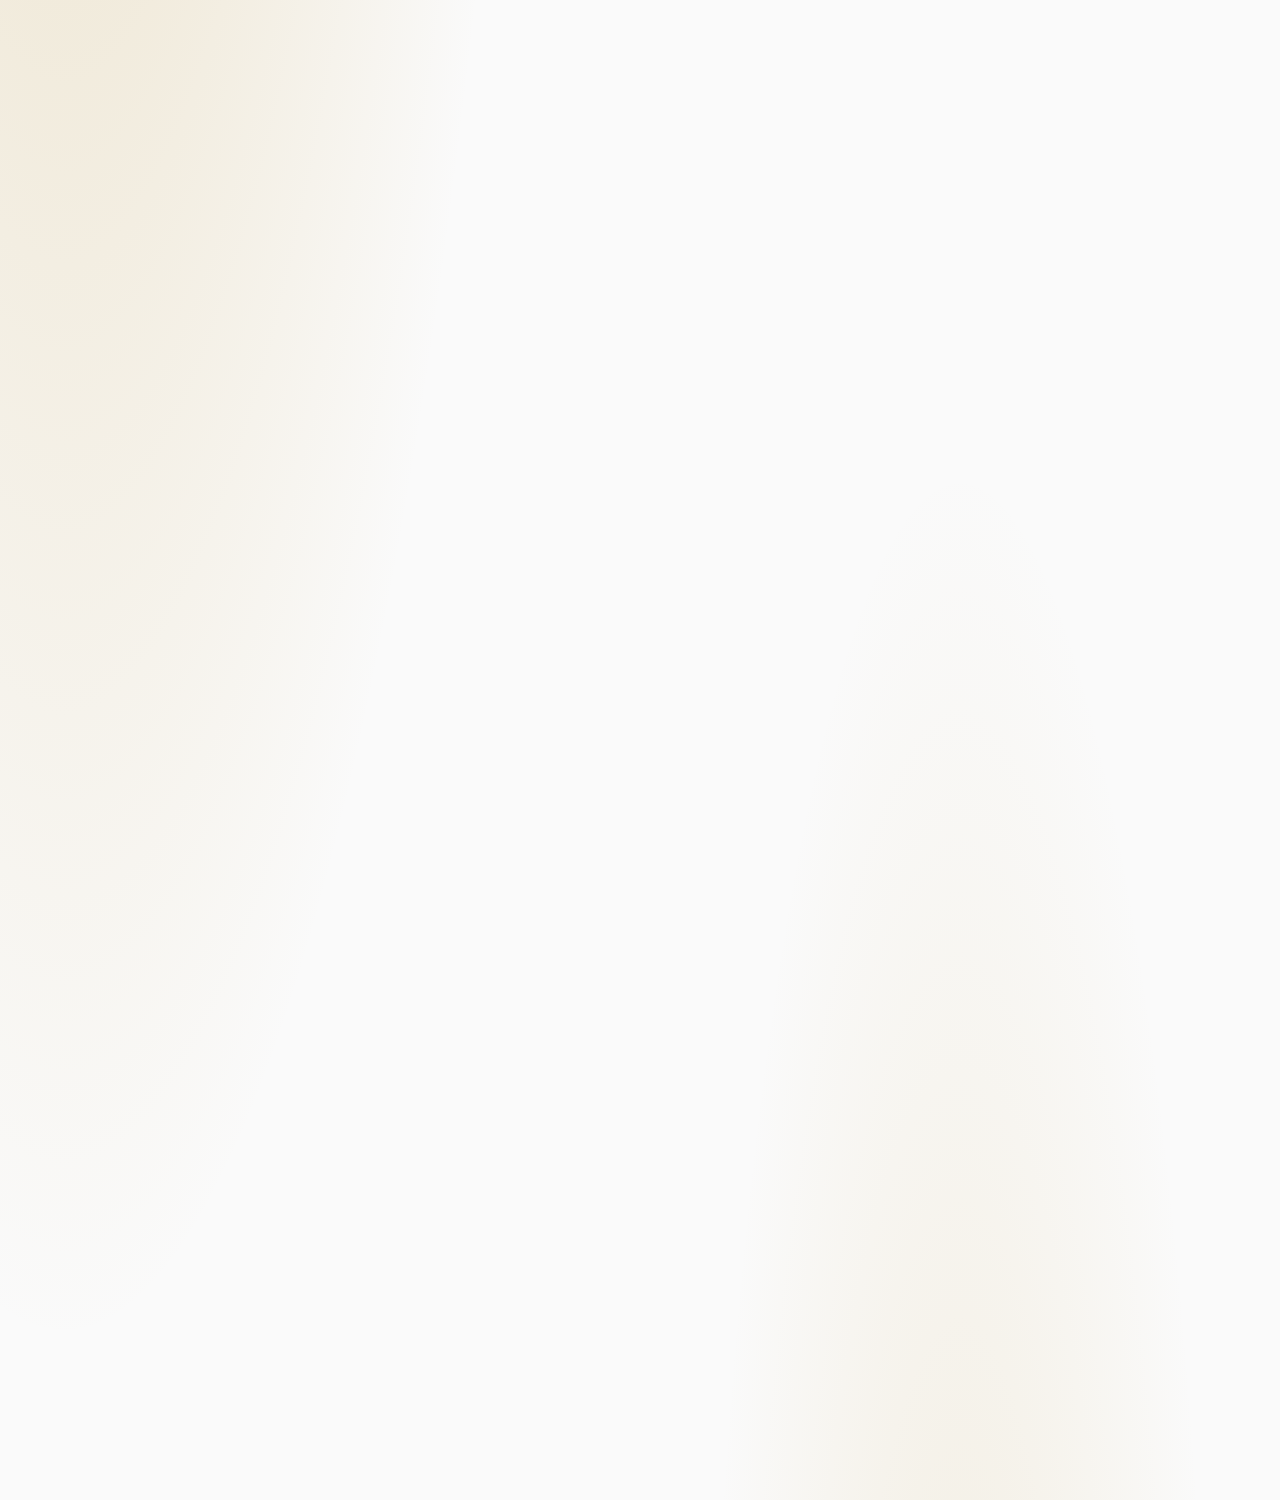
==== commit 2b89df73: "Final" ====
--- a/en.html
+++ b/en.html
@@ -3,13 +3,108 @@
 <head>
   <meta charset="UTF-8" />
   <meta name="viewport" content="width=device-width, initial-scale=1.0" />
+
+  <!-- Google Analytics -->
+  <script>
+    window.dataLayer = window.dataLayer || [];
+    function gtag(){dataLayer.push(arguments);}
+    gtag('js', new Date());
+    gtag('consent', 'default', {
+      analytics_storage: 'denied',
+      ad_storage: 'denied',
+      ad_user_data: 'denied',
+      ad_personalization: 'denied',
+      wait_for_update: 500
+    });
+    gtag('config', 'G-21JVW86GLZ', {
+      anonymize_ip: true,
+      send_page_view: false
+    });
+  </script>
+
   <title>Zynkline | Building Services Partner – Heating, AC, Ventilation, Plumbing &amp; Pipeline Montage</title>
   <meta name="description" content="Zynkline is your specialised partner for building services projects – heating, air conditioning, ventilation, plumbing, and pipeline montage across Europe." />
+
+  <!-- Canonical & hreflang -->
+  <link rel="canonical" href="https://zynkline.de/en.html" />
+  <link rel="alternate" hreflang="de" href="https://zynkline.de/" />
+  <link rel="alternate" hreflang="en" href="https://zynkline.de/en.html" />
+  <link rel="alternate" hreflang="x-default" href="https://zynkline.de/" />
+  <meta name="robots" content="index,follow,max-image-preview:large" />
+
+  <!-- Open Graph -->
+  <meta property="og:type" content="website" />
+  <meta property="og:title" content="Zynkline | Building Services Partner" />
+  <meta property="og:description" content="Zynkline connects you with experienced professionals across heating, AC, ventilation, plumbing, and full-scope MEP across Europe." />
+  <meta property="og:url" content="https://zynkline.de/en.html" />
+  <meta property="og:locale" content="en_GB" />
+  <meta property="og:locale:alternate" content="de_DE" />
+  <meta property="og:site_name" content="Zynkline" />
+  <meta property="og:image" content="https://zynkline.de/logo.png" />
+  <meta property="og:image:alt" content="Zynkline logo" />
+
+  <!-- Twitter Card -->
+  <meta name="twitter:card" content="summary_large_image" />
+  <meta name="twitter:title" content="Zynkline | Building Services Partner" />
+  <meta name="twitter:description" content="Specialised partner for building services projects across Europe." />
+  <meta name="twitter:image" content="https://zynkline.de/logo.png" />
+
+  <!-- Fonts -->
   <link rel="preconnect" href="https://fonts.googleapis.com" />
   <link rel="preconnect" href="https://fonts.gstatic.com" crossorigin />
-  <link href="https://fonts.googleapis.com/css2?family=Manrope:wght@400;500;600;700;800&family=Space+Grotesk:wght@500;700&display=swap" rel="stylesheet" />
+  <link rel="preload" as="style" href="https://fonts.googleapis.com/css2?family=Manrope:wght@400;600;700&family=Space+Grotesk:wght@700&display=swap" />
+  <link href="https://fonts.googleapis.com/css2?family=Manrope:wght@400;600;700&family=Space+Grotesk:wght@700&display=swap" rel="stylesheet" media="print" onload="this.media='all'" />
+  <noscript><link href="https://fonts.googleapis.com/css2?family=Manrope:wght@400;600;700&family=Space+Grotesk:wght@700&display=swap" rel="stylesheet" /></noscript>
+  <link rel="preload" href="logo.svg" as="image" />
+  <link rel="dns-prefetch" href="https://formsubmit.co" />
   <link rel="icon" type="image/svg+xml" href="favicon.svg" />
   <link rel="stylesheet" href="styles.css" />
+
+  <!-- Structured Data -->
+  <script type="application/ld+json">
+  {
+    "@context": "https://schema.org",
+    "@type": "Organization",
+    "name": "Zynkline",
+    "url": "https://zynkline.de",
+    "logo": "https://zynkline.de/logo.svg",
+    "contactPoint": {
+      "@type": "ContactPoint",
+      "telephone": "+49-1523-1417170",
+      "email": "info@zynkline.de",
+      "contactType": "customer service",
+      "availableLanguage": ["German", "English"]
+    },
+    "address": {
+      "@type": "PostalAddress",
+      "streetAddress": "Šlikova 301/28",
+      "addressLocality": "Praha",
+      "postalCode": "169 00",
+      "addressCountry": "CZ"
+    },
+    "description": "Specialised partner for building services projects – heating, air conditioning, ventilation, plumbing, and pipeline montage across Europe."
+  }
+  </script>
+  <script type="application/ld+json">
+  {
+    "@context": "https://schema.org",
+    "@type": "ProfessionalService",
+    "name": "Zynkline Building Services",
+    "url": "https://zynkline.de/en.html",
+    "image": "https://zynkline.de/logo.png",
+    "telephone": "+49-1523-1417170",
+    "email": "info@zynkline.de",
+    "areaServed": "Europe",
+    "serviceType": [
+      "Heating",
+      "Air Conditioning",
+      "Ventilation",
+      "Plumbing",
+      "Pipeline Montage",
+      "Building Services"
+    ]
+  }
+  </script>
 </head>
 <body>
   <div class="bg-orb orb-one" aria-hidden="true"></div>
@@ -18,22 +113,22 @@
   <header class="site-header">
     <div class="top-bar">
       <div class="container top-bar-inner">
-        <a href="mailto:zynkline@gmail.com"><span class="tb-icon">&#9993;</span> zynkline@gmail.com</a>
+        <a href="mailto:info@zynkline.de"><span class="tb-icon">&#9993;</span> info@zynkline.de</a>
         <span class="tb-sep"></span>
-        <a href="tel:+421948255596"><span class="tb-icon">&#9742;</span> +421 948 255 596</a>
+        <a href="tel:+4915231417170"><span class="tb-icon">&#9742;</span> +49 1523 1417170</a>
         <span class="tb-sep"></span>
         <a href="index.html" class="lang-switch"><svg class="flag" viewBox="0 0 20 14"><rect width="20" height="4.67" fill="#000"/><rect y="4.67" width="20" height="4.67" fill="#D00"/><rect y="9.33" width="20" height="4.67" fill="#FC0"/></svg> DE</a>
       </div>
     </div>
     <div class="container nav-wrap">
-      <a href="#" class="logo" aria-label="Zynkline home">
-        <img src="logo.svg" alt="Zynkline logo" class="logo-image" />
+      <a href="en.html" class="logo" aria-label="Zynkline home">
+        <img src="logo.svg" alt="Zynkline logo" class="logo-image" fetchpriority="high" />
       </a>
       <nav class="nav-links" aria-label="Primary navigation">
         <a href="#services">Trades</a>
         <a href="#why-us">Why Us</a>
         <a href="#projects">Projects</a>
-        <a href="#testimonials">References</a>
+        <!-- <a href="#testimonials">References</a> -->
         <a href="#contact">Contact</a>
       </nav>
       <a href="#contact" class="btn btn-nav">Get in Touch</a>
@@ -42,22 +137,36 @@
 
   <main>
     <section class="hero container reveal">
-      <p class="eyebrow"><span class="eyebrow-accent">Trusted partnership.</span> Skilled people.</p>
-      <h1>The right people for every building services challenge.</h1>
-      <p class="hero-copy">
-        Zynkline connects you with experienced professionals across heating, air conditioning,
-        ventilation, plumbing, and full-scope MEP — so your projects move forward with
-        the expertise and reliability they demand.
-      </p>
-      <div class="hero-actions">
-        <a href="#contact" class="btn btn-primary">Get in Touch</a>
-        <a href="#services" class="btn btn-ghost">What We Do</a>
-      </div>
-      <ul class="hero-proof">
-        <li><strong>100+</strong> projects completed</li>
-        <li><strong>48h</strong> avg. mobilisation time</li>
-        <li><strong>100%</strong> certified &amp; insured</li>
-      </ul>
+      <div class="hero-shell">
+        <div class="hero-content">
+          <p class="eyebrow"><span class="eyebrow-accent">Trusted partnership.</span> Skilled people.</p>
+          <h1>The right people for every building services challenge.</h1>
+          <p class="hero-copy">
+            Zynkline provides experienced specialists across heating, air conditioning,
+            ventilation, plumbing, and full-scope MEP — so your projects move forward on schedule,
+            with clean coordination and reliable execution.
+          </p>
+          <div class="hero-actions">
+            <a href="#contact" class="btn btn-primary">Get in Touch</a>
+            <a href="#services" class="btn btn-ghost">What We Do</a>
+          </div>
+          <ul class="hero-proof">
+            <li><strong>20+</strong> projects completed</li>
+            <li><strong>48h</strong> avg. mobilisation time</li>
+            <li><strong>100%</strong> certified &amp; insured</li>
+          </ul>
+        </div>
+        <aside class="hero-panel" aria-label="Zynkline quality promise">
+          <p class="hero-panel-label">Project-ready across Europe</p>
+          <h2>Fast staffing, clean execution, reliable coordination.</h2>
+          <p>For main contractors, MEP partners, and industrial projects with high expectations for quality and pace.</p>
+          <ul class="hero-highlights">
+            <li>Vetted specialists for HVAC, plumbing, and pipeline scopes</li>
+            <li>Clear communication and reliable coordination</li>
+            <li>Dependable support for new build, fit-out, and upgrade work</li>
+          </ul>
+        </aside>
+      </div>
     </section>
 
     <section id="services" class="container feature-grid">
@@ -95,21 +204,22 @@
 
     <section id="why-us" class="metrics reveal">
       <div class="container metrics-wrap">
+        <p class="section-kicker section-kicker-light">Why Zynkline</p>
         <h2>Why leading companies choose Zynkline.</h2>
         <div class="stats-grid">
-          <div>
-            <p class="stat-number">100+</p>
+          <div class="stat-card">
+            <p class="stat-number">20+</p>
             <p class="stat-label">Successful engagements</p>
           </div>
-          <div>
+          <div class="stat-card">
             <p class="stat-number">100%</p>
             <p class="stat-label">Certified &amp; insured</p>
           </div>
-          <div>
+          <div class="stat-card">
             <p class="stat-number">48h</p>
             <p class="stat-label">Avg. mobilisation time</p>
           </div>
-          <div>
+          <div class="stat-card">
             <p class="stat-number">92%</p>
             <p class="stat-label">Repeat partnership rate</p>
           </div>
@@ -118,59 +228,82 @@
     </section>
 
     <section id="projects" class="container projects reveal">
+      <p class="section-kicker">Selected references</p>
       <h2 class="section-title">Project references</h2>
       <div class="project-grid">
-        <article class="project-card" data-photos='["site-photos/rotterdam-campus.svg"]'>
-          <div class="project-photo" style="background-image:url('site-photos/rotterdam-campus.svg')"></div>
-          <div class="project-info">
-            <h3>University Campus Expansion</h3>
-            <p class="project-meta">Rotterdam &bull; Full plumbing scope &bull; Heijmans N.V.</p>
-          </div>
-        </article>
-        <article class="project-card" data-photos='["site-photos/data-centre.svg"]'>
-          <div class="project-photo" style="background-image:url('site-photos/data-centre.svg')"></div>
-          <div class="project-info">
-            <h3>Data Centre HVAC Fit-Out</h3>
-            <p class="project-meta">Groningen &bull; Complete HVAC package &bull; VolkerWessels</p>
-          </div>
-        </article>
-        <article class="project-card" data-photos='["site-photos/hospital-build.svg"]'>
-          <div class="project-photo" style="background-image:url('site-photos/hospital-build.svg')"></div>
-          <div class="project-info">
-            <h3>Regional Hospital MEP Install</h3>
-            <p class="project-meta">Amsterdam &bull; Mechanical &amp; piping scope &bull; Dura Vermeer</p>
-          </div>
-        </article>
-        <article class="project-card" data-photos='["site-photos/property-maintenance.svg"]'>
-          <div class="project-photo" style="background-image:url('site-photos/property-maintenance.svg')"></div>
-          <div class="project-info">
-            <h3>Multi-Site Facility Maintenance</h3>
-            <p class="project-meta">Nationwide NL &bull; 200+ properties &bull; Brink Groep</p>
-          </div>
-        </article>
-        <article class="project-card" data-photos='["site-photos/office-tower.svg"]'>
-          <div class="project-photo" style="background-image:url('site-photos/office-tower.svg')"></div>
-          <div class="project-info">
-            <h3>Office Tower Climate Systems</h3>
-            <p class="project-meta">Utrecht &bull; Ventilation &amp; climate systems &bull; BAM Bouw</p>
-          </div>
-        </article>
-        <article class="project-card" data-photos='["site-photos/residential-complex.svg"]'>
-          <div class="project-photo" style="background-image:url('site-photos/residential-complex.svg')"></div>
-          <div class="project-info">
-            <h3>Residential Complex Sanitary</h3>
-            <p class="project-meta">Den Haag &bull; Sanitary installations &bull; Van Wijnen</p>
-          </div>
-        </article>
-      </div>
-    </section>
-
+        <article class="project-card" data-photos='["site-photos/volksschule_wattens.jpeg", "site-photos/volksschule_wattens_2.jpeg", "site-photos/volksschule_wattens_3.jpeg"]'>
+          <div class="project-photo"><img src="site-photos/volksschule_wattens.jpeg" alt="Primary School at Kirchplatz Wattens" loading="lazy" decoding="async" fetchpriority="low" width="1200" height="1600" /><span class="project-badge">Plumbing</span><span class="photo-counter">🖼 3</span></div>
+          <div class="project-info">
+            <h3>Sanitary Installation in the Primary School</h3>
+            <p class="project-meta">Wattens &bull; Complete sanitary scope</p>
+          </div>
+        </article>
+        <article class="project-card" data-photos='["site-photos/wohnkomplex_frankfurt.jpeg"]'>
+          <div class="project-photo"><img src="site-photos/wohnkomplex_frankfurt.jpeg" alt="Wastewater pipeline in a residential complex in Frankfurt" loading="lazy" decoding="async" fetchpriority="low" width="1200" height="1600" /><span class="project-badge">Pipeline</span></div>
+          <div class="project-info">
+            <h3>Wastewater Pipeline in a Residential Complex</h3>
+            <p class="project-meta">Frankfurt am Main &bull; Wastewater installations</p>
+          </div>
+        </article>
+        <article class="project-card" data-photos='["site-photos/klimagerate_debeka.jpeg"]'>
+          <div class="project-photo"><img src="site-photos/klimagerate_debeka.jpeg" alt="Air conditioning units at Debeka in Koblenz" loading="lazy" decoding="async" fetchpriority="low" width="1600" height="1200" /><span class="project-badge">HVAC</span></div>
+          <div class="project-info">
+            <h3>Air Conditioning Units</h3>
+            <p class="project-meta">Koblenz &bull; Debeka BKK</p>
+          </div>
+        </article>
+        <article class="project-card" data-photos='["site-photos/fussbodenheizung.jpeg"]'>
+          <div class="project-photo"><img src="site-photos/fussbodenheizung.jpeg" alt="Underfloor heating in a residential complex" loading="lazy" decoding="async" fetchpriority="low" width="1600" height="1200" /><span class="project-badge">Heating</span></div>
+          <div class="project-info">
+            <h3>Underfloor Heating in a Residential Complex</h3>
+            <p class="project-meta">Berlin &bull; 30+ properties</p>
+          </div>
+        </article>
+        <article class="project-card" data-photos='["site-photos/kbr_trier.jpeg"]'>
+          <div class="project-photo"><img src="site-photos/kbr_trier.jpeg" alt="Air handling plant installation at Kurfurst-Balduin-Realschule plus in Trier" loading="lazy" decoding="async" fetchpriority="low" width="1600" height="1200" /><span class="project-badge">Ventilation</span></div>
+          <div class="project-info">
+            <h3>Air Handling Plant Installation</h3>
+            <p class="project-meta">Trier &bull; Kurfurst-Balduin-Realschule plus</p>
+          </div>
+        </article>
+        <article class="project-card" data-photos='["site-photos/wohnkomplex_berlin.jpeg"]'>
+          <div class="project-photo"><img src="site-photos/wohnkomplex_berlin.jpeg" alt="Sanitary installation in a residential complex in Berlin" loading="lazy" decoding="async" fetchpriority="low" width="1600" height="1200" /><span class="project-badge">Plumbing</span></div>
+          <div class="project-info">
+            <h3>Sanitary Installation in a Residential Complex</h3>
+            <p class="project-meta">Berlin &bull; Potable water and wastewater installations</p>
+          </div>
+        </article>
+        <article class="project-card" data-photos='["site-photos/st_vincenz_krankenhaus.jpeg"]'>
+          <div class="project-photo"><img src="site-photos/st_vincenz_krankenhaus.jpeg" alt="Air handling units plus cooling and heating systems at St. Vincenz Hospital" loading="lazy" decoding="async" fetchpriority="low" width="1600" height="1200" /><span class="project-badge">HVAC</span></div>
+          <div class="project-info">
+            <h3>Air Handling Units plus Cooling and Heating Systems</h3>
+            <p class="project-meta">Limburg an der Lahn &bull; St. Vincenz Hospital</p>
+          </div>
+        </article>
+        <article class="project-card" data-photos='["site-photos/imat_renningen.jpeg", "site-photos/imat_renningen_2.jpeg"]'>
+          <div class="project-photo"><img src="site-photos/imat_renningen.jpeg" alt="Ventilation systems at IMAT in Renningen" loading="lazy" decoding="async" fetchpriority="low" width="1600" height="1200" /><span class="project-badge">Ventilation</span><span class="photo-counter">🖼 2</span></div>
+          <div class="project-info">
+            <h3>Ventilation Systems</h3>
+            <p class="project-meta">Renningen &bull; IMAT UVE</p>
+          </div>
+        </article>
+        <article class="project-card" data-photos='["site-photos/johndeere.jpeg", "site-photos/johndeere_2.jpeg"]'>
+          <div class="project-photo"><img src="site-photos/johndeere.jpeg" alt="Compressed air plant installation at John Deere" loading="lazy" decoding="async" fetchpriority="low" width="1600" height="1200" /><span class="project-badge">Industry</span><span class="photo-counter">🖼 2</span></div>
+          <div class="project-info">
+            <h3>Compressed Air Plant Installation</h3>
+            <p class="project-meta">Mannheim &bull; John Deere</p>
+          </div>
+        </article>
+      </div>
+    </section>
+
+    <!--
     <section id="testimonials" class="testimonials">
       <h2 class="section-title reveal container">What our clients say</h2>
       <div class="scroll-track">
         <div class="scroll-inner">
           <blockquote class="quote">
-            “We needed 40 plumbing installers for a campus project in Rotterdam. Zynkline had the full crew on-site within a week – all certified, zero onboarding friction.”
+            "We needed 10 plumbing installers for a campus project in Rotterdam. Zynkline had the full crew on-site within a week – all certified, zero onboarding friction."
             <cite>Pieter van Dijk, Project Director at Heijmans N.V.</cite>
           </blockquote>
           <blockquote class="quote">
@@ -178,16 +311,15 @@
             <cite>Marieke de Vries, Procurement Lead at VolkerWessels</cite>
           </blockquote>
           <blockquote class="quote">
-            “Since working with Zynkline, our mechanical subcontracting timelines have shortened by 30%. Their vetting process gives us full confidence in every worker they send.”
+            "Since we started with Zynkline, projects run faster and we trust every worker they send. They just get it done."
             <cite>Joost Bakker, Operations Manager at Dura Vermeer</cite>
           </blockquote>
           <blockquote class="quote">
             "Zynkline supplied an entire ventilation crew for our hospital expansion in Copenhagen. Skilled people, zero ramp-up time — they integrated with our team from day one."
             <cite>Lars Henriksen, Technical Director at NCC Danmark</cite>
           </blockquote>
-          <!-- Duplicated set for seamless loop -->
           <blockquote class="quote" aria-hidden="true">
-            “We needed 40 plumbing installers for a campus project in Rotterdam. Zynkline had the full crew on-site within a week – all certified, zero onboarding friction.”
+            "We needed 10 plumbing installers for a campus project in Rotterdam. Zynkline had the full crew on-site within a week – all certified, zero onboarding friction."
             <cite>Pieter van Dijk, Project Director at Heijmans N.V.</cite>
           </blockquote>
           <blockquote class="quote" aria-hidden="true">
@@ -195,7 +327,7 @@
             <cite>Marieke de Vries, Procurement Lead at VolkerWessels</cite>
           </blockquote>
           <blockquote class="quote" aria-hidden="true">
-            “Since working with Zynkline, our mechanical subcontracting timelines have shortened by 30%. Their vetting process gives us full confidence in every worker they send.”
+            "Since we started with Zynkline, projects run faster and we trust every worker they send. They just get it done."
             <cite>Joost Bakker, Operations Manager at Dura Vermeer</cite>
           </blockquote>
           <blockquote class="quote" aria-hidden="true">
@@ -205,6 +337,7 @@
         </div>
       </div>
     </section>
+    -->
 
     <section id="contact" class="container contact-section reveal">
       <div class="contact-card">
@@ -213,14 +346,19 @@
           <h2>Let's talk about what you need.</h2>
           <p class="contact-desc">Tell us about your challenge — we'll match you with the right people and put a plan together.</p>
           <div class="contact-links">
-            <a href="mailto:zynkline@gmail.com">&#9993; zynkline@gmail.com</a>
-            <span class="contact-sep">|</span>
-            <a href="tel:+421948255596">&#9742; +421 948 255 596</a>
+            <a href="mailto:info@zynkline.de" class="contact-chip">
+              <svg width="18" height="18" viewBox="0 0 24 24" fill="none" stroke="currentColor" stroke-width="2" stroke-linecap="round" stroke-linejoin="round"><rect x="2" y="4" width="20" height="16" rx="2"/><path d="m22 7-8.97 5.7a1.94 1.94 0 0 1-2.06 0L2 7"/></svg>
+              info@zynkline.de
+            </a>
+            <a href="tel:+4915231417170" class="contact-chip">
+              <svg width="18" height="18" viewBox="0 0 24 24" fill="none" stroke="currentColor" stroke-width="2" stroke-linecap="round" stroke-linejoin="round"><path d="M22 16.92v3a2 2 0 0 1-2.18 2 19.79 19.79 0 0 1-8.63-3.07 19.5 19.5 0 0 1-6-6 19.79 19.79 0 0 1-3.07-8.67A2 2 0 0 1 4.11 2h3a2 2 0 0 1 2 1.72c.127.96.361 1.903.7 2.81a2 2 0 0 1-.45 2.11L8.09 9.91a16 16 0 0 0 6 6l1.27-1.27a2 2 0 0 1 2.11-.45c.907.339 1.85.573 2.81.7A2 2 0 0 1 22 16.92z"/></svg>
+              +49 1523 1417170
+            </a>
           </div>
         </div>
-        <form class="contact-form" action="https://formsubmit.co/zynkline@gmail.com" method="POST">
-          <input type="hidden" name="_subject" value="New enquiry from zynkline.com">
-          <input type="hidden" name="_captcha" value="false">
+        <form class="contact-form" action="https://formsubmit.co/info@zynkline.de" method="POST">
+          <input type="hidden" name="_subject" value="New enquiry from zynkline.de">
+          <input type="hidden" name="_next" value="https://zynkline.de/en.html">
           <div class="form-group">
             <label for="name">Name</label>
             <input type="text" id="name" name="name" required placeholder="Your name">
@@ -232,6 +370,10 @@
           <div class="form-group">
             <label for="message">Message</label>
             <textarea id="message" name="message" rows="5" required placeholder="Tell us about your project or staffing needs..."></textarea>
+          </div>
+          <div class="form-consent">
+            <input type="checkbox" id="privacy-consent" name="privacy-consent" required>
+            <label for="privacy-consent">I agree with the processing of my data according to the <a href="privacy.html" target="_blank" rel="noopener">Privacy Policy</a>.</label>
           </div>
           <button type="submit" class="btn btn-primary btn-submit">Send Message</button>
         </form>
@@ -243,8 +385,19 @@
     <div class="container footer-wrap">
       <p>© 2026 Zynkline. Partner you can count on — across every building services discipline.</p>
       <p class="footer-company">Zynkline s.r.o. · IČO 24350141 · Šlikova 301/28, Břevnov (Praha 6), 169 00 Praha</p>
+      <p class="footer-legal">
+        <a href="legal.html">Legal Notice</a> · <a href="privacy.html">Privacy Policy</a> · <a href="https://www.linkedin.com/company/zynkline/" target="_blank" rel="noopener noreferrer" aria-label="Zynkline on LinkedIn">LinkedIn</a> · <a href="https://www.instagram.com/zynkline" target="_blank" rel="noopener noreferrer" aria-label="Zynkline on Instagram">Instagram</a> · <button type="button" class="cookie-link" data-cookie-settings>Cookie settings</button>
+      </p>
     </div>
   </footer>
+
+  <div class="cookie-banner" id="cookie-consent" role="dialog" aria-live="polite" aria-label="Cookie preferences">
+    <p>Only essential and analytics cookies. Details in our <a href="privacy.html" target="_blank" rel="noopener">Privacy Policy</a>.</p>
+    <div class="cookie-actions">
+      <button class="btn btn-ghost cookie-btn" id="cookie-decline" type="button">Decline</button>
+      <button class="btn btn-primary cookie-btn" id="cookie-accept" type="button">Accept</button>
+    </div>
+  </div>
 
   <div class="lightbox" id="lightbox">
     <button class="lightbox-close" aria-label="Close">&times;</button>
@@ -255,6 +408,6 @@
     <p class="lightbox-counter" id="lightbox-counter"></p>
   </div>
 
-  <script src="script.js"></script>
+  <script src="script.js" defer></script>
 </body>
 </html>
--- a/styles.css
+++ b/styles.css
@@ -1,17 +1,8 @@
-/* ============================================
-   ZYNKLINE — 2026 Editorial Design
-   Monochromatic black + warm gold accent
-   Inspired by: hyper-minimalism, oversized type,
-   grain texture, fluid motion, editorial layouts
-   ============================================ */
-
 :root {
   --bg: #fafafa;
   --surface: #ffffff;
   --ink: #0a0a0a;
   --muted: #6b6b6b;
-  --brand: #0a0a0a;
-  --brand-dark: #000000;
   --accent: #c8a44e;
   --accent-soft: rgba(200, 164, 78, 0.12);
   --border: rgba(0, 0, 0, 0.06);
@@ -19,7 +10,6 @@
   --shadow-hover: 0 8px 30px rgba(0, 0, 0, 0.06);
   --radius: 16px;
   --radius-lg: 24px;
-  --ease: cubic-bezier(0.16, 1, 0.3, 1);
 }
 
 * {
@@ -47,12 +37,11 @@
   -moz-osx-font-smoothing: grayscale;
 }
 
-/* Grain texture removed for performance */
-
 .bg-orb {
   position: fixed;
   border-radius: 50%;
   z-index: -1;
+  contain: strict;
 }
 
 .orb-one {
@@ -148,38 +137,8 @@
   border-radius: 2px;
   flex-shrink: 0;
   display: inline-flex;
-  flex-direction: column;
   overflow: hidden;
   border: 1px solid rgba(255, 255, 255, 0.25);
-}
-
-.flag span {
-  flex: 1;
-}
-
-.flag-de span:nth-child(1) { background: #000; }
-.flag-de span:nth-child(2) { background: #DD0000; }
-.flag-de span:nth-child(3) { background: #FFCC00; }
-
-.flag-gb {
-  background: #012169;
-  position: relative;
-}
-
-.flag-gb span:nth-child(1) {
-  position: absolute;
-  inset: 0;
-  background:
-    linear-gradient(to bottom, transparent 42%, #fff 42%, #fff 58%, transparent 58%),
-    linear-gradient(to right, transparent 40%, #fff 40%, #fff 60%, transparent 60%);
-}
-
-.flag-gb span:nth-child(2) {
-  position: absolute;
-  inset: 0;
-  background:
-    linear-gradient(to bottom, transparent 44%, #C8102E 44%, #C8102E 56%, transparent 56%),
-    linear-gradient(to right, transparent 43%, #C8102E 43%, #C8102E 57%, transparent 57%);
 }
 
 .nav-wrap {
@@ -239,12 +198,6 @@
 
 .nav-links a:hover::after {
   width: 100%;
-}
-
-.footer-links a {
-  text-decoration: none;
-  color: var(--muted);
-  font-weight: 600;
 }
 
 .btn {
@@ -298,6 +251,17 @@
   padding: 120px 0 72px;
 }
 
+.hero-shell {
+  display: grid;
+  grid-template-columns: minmax(0, 1.35fr) minmax(280px, 0.82fr);
+  gap: 28px;
+  align-items: stretch;
+}
+
+.hero-content {
+  min-width: 0;
+}
+
 .eyebrow {
   display: inline-block;
   color: var(--accent);
@@ -357,11 +321,72 @@
   font-family: "Space Grotesk", sans-serif;
 }
 
+.hero-panel {
+  align-self: end;
+  background:
+    linear-gradient(180deg, rgba(255, 255, 255, 0.88), rgba(255, 255, 255, 0.94)),
+    linear-gradient(135deg, rgba(200, 164, 78, 0.16), rgba(10, 10, 10, 0.04));
+  border: 1px solid rgba(200, 164, 78, 0.18);
+  border-radius: 28px;
+  padding: 28px;
+  box-shadow: 0 20px 46px rgba(33, 30, 23, 0.08);
+  backdrop-filter: blur(12px);
+}
+
+.hero-panel-label,
+.section-kicker {
+  margin: 0 0 10px;
+  color: var(--accent);
+  font-size: 0.75rem;
+  font-weight: 800;
+  letter-spacing: 0.18em;
+  text-transform: uppercase;
+}
+
+.hero-panel h2 {
+  font-size: clamp(1.4rem, 3vw, 2.1rem);
+  margin: 0 0 12px;
+  max-width: 13ch;
+}
+
+.hero-panel p {
+  margin: 0;
+  color: #4d4b45;
+}
+
+.hero-highlights {
+  list-style: none;
+  padding: 0;
+  margin: 22px 0 0;
+  display: grid;
+  gap: 12px;
+}
+
+.hero-highlights li {
+  position: relative;
+  padding-left: 18px;
+  color: #23211b;
+}
+
+.hero-highlights li::before {
+  content: '';
+  position: absolute;
+  left: 0;
+  top: 0.75em;
+  width: 8px;
+  height: 8px;
+  border-radius: 50%;
+  background: linear-gradient(135deg, #d7b25c, #b8903a);
+  box-shadow: 0 0 0 5px rgba(200, 164, 78, 0.12);
+}
+
 .feature-grid {
   display: grid;
   grid-template-columns: repeat(3, 1fr);
   gap: 16px;
   padding: 32px 0 88px;
+  content-visibility: auto;
+  contain-intrinsic-size: auto 760px;
 }
 
 .card,
@@ -407,14 +432,10 @@
   margin-bottom: 8px;
 }
 
-.contact-hours {
-  margin-top: 14px;
-  font-size: 0.88rem;
-  color: var(--muted);
-}
-
 .metrics {
   padding: 56px 0;
+  content-visibility: auto;
+  contain-intrinsic-size: auto 440px;
 }
 
 .metrics-wrap {
@@ -443,10 +464,21 @@
   max-width: 22ch;
 }
 
+.section-kicker-light {
+  color: rgba(255, 255, 255, 0.62);
+}
+
 .stats-grid {
   display: grid;
   grid-template-columns: repeat(4, 1fr);
   gap: 16px;
+}
+
+.stat-card {
+  padding: 18px 18px 16px;
+  border-radius: 18px;
+  background: rgba(255, 255, 255, 0.04);
+  border: 1px solid rgba(255, 255, 255, 0.08);
 }
 
 .stat-number {
@@ -465,10 +497,12 @@
 .testimonials {
   padding: 88px 0;
   overflow: hidden;
+  content-visibility: auto;
+  contain-intrinsic-size: auto 400px;
 }
 
 .section-title {
-  margin-bottom: 22px;
+  margin: 0 0 22px;
 }
 
 .scroll-track {
@@ -498,50 +532,6 @@
   100% {
     transform: translateX(-50%);
   }
-}
-
-.ref-card {
-  min-width: 340px;
-  max-width: 380px;
-  flex-shrink: 0;
-  background: var(--surface);
-  border: 1px solid var(--border);
-  border-radius: var(--radius);
-  overflow: hidden;
-  box-shadow: var(--shadow);
-  position: relative;
-}
-
-.ref-card::after {
-  content: '';
-  position: absolute;
-  inset: 0;
-  border-radius: inherit;
-  box-shadow: var(--shadow-hover);
-  opacity: 0;
-  transition: opacity 0.25s ease;
-  pointer-events: none;
-}
-
-.ref-card:hover::after {
-  opacity: 1;
-}
-
-.ref-photo {
-  width: 100%;
-  height: 200px;
-  background-color: #f2f2f2;
-  background-size: cover;
-  background-position: center;
-}
-
-.ref-card .quote {
-  min-width: auto;
-  max-width: none;
-  border: 0;
-  border-radius: 0;
-  box-shadow: none;
-  background: transparent;
 }
 
 .quote {
@@ -562,6 +552,8 @@
 
 .projects {
   padding: 0 0 88px;
+  content-visibility: auto;
+  contain-intrinsic-size: auto 800px;
 }
 
 .project-grid {
@@ -573,13 +565,14 @@
 .project-card {
   background: var(--surface);
   border: 1px solid var(--border);
-  border-radius: var(--radius);
+  border-radius: 22px;
   overflow: hidden;
-  box-shadow: var(--shadow);
+  box-shadow: 0 16px 38px rgba(0, 0, 0, 0.055);
   position: relative;
   transform: translateZ(0);
-  transition: transform 0.25s ease;
+  transition: transform 0.25s ease, border-color 0.25s ease;
   contain: layout style;
+  cursor: pointer;
 }
 
 .project-card::after {
@@ -593,12 +586,9 @@
   pointer-events: none;
 }
 
-.project-card {
-  cursor: pointer;
-}
-
 .project-card:hover {
   transform: translateY(-4px);
+  border-color: rgba(200, 164, 78, 0.18);
 }
 
 .project-card:hover::after {
@@ -695,14 +685,79 @@
 
 .project-photo {
   width: 100%;
-  height: 220px;
+  height: 236px;
   background-color: #f2f2f2;
-  background-size: cover;
-  background-position: center;
+  overflow: hidden;
+  position: relative;
+}
+
+.project-photo::after {
+  content: '';
+  position: absolute;
+  inset: 0;
+  background: linear-gradient(180deg, rgba(10, 10, 10, 0) 24%, rgba(10, 10, 10, 0.44) 100%);
+  opacity: 0.68;
+  pointer-events: none;
+}
+
+.project-photo img {
+  width: 100%;
+  height: 100%;
+  object-fit: cover;
+  display: block;
+  transition: transform 0.45s ease;
+}
+
+.project-card:hover .project-photo img {
+  transform: scale(1.04);
+}
+
+.project-badge {
+  position: absolute;
+  top: 16px;
+  left: 16px;
+  z-index: 1;
+  display: inline-flex;
+  align-items: center;
+  padding: 7px 12px;
+  border-radius: 999px;
+  background: rgba(255, 255, 255, 0.88);
+  border: 1px solid rgba(255, 255, 255, 0.8);
+  color: #1a1812;
+  font-size: 0.74rem;
+  font-weight: 800;
+  letter-spacing: 0.08em;
+  text-transform: uppercase;
+}
+
+.photo-counter {
+  position: absolute;
+  bottom: 14px;
+  right: 14px;
+  z-index: 1;
+  display: inline-flex;
+  align-items: center;
+  gap: 4px;
+  padding: 6px 10px;
+  border-radius: 8px;
+  background: rgba(0, 0, 0, 0.64);
+  color: #fff;
+  font-size: 0.72rem;
+  font-weight: 700;
+  backdrop-filter: blur(8px);
 }
 
 .project-info {
-  padding: 20px 24px;
+  padding: 22px 24px 24px;
+}
+
+.project-info h3 {
+  margin: 0 0 10px;
+}
+
+.project-meta {
+  margin: 0;
+  color: var(--muted);
 }
 
 .project-info h3 {
@@ -717,16 +772,11 @@
   font-size: 0.9rem;
 }
 
-.pricing {
-  display: grid;
-  grid-template-columns: 1.2fr 0.8fr;
-  gap: 20px;
-  padding-bottom: 84px;
-}
-
 /* Contact section */
 .contact-section {
   padding-bottom: 100px;
+  content-visibility: auto;
+  contain-intrinsic-size: auto 760px;
 }
 
 .contact-card {
@@ -760,52 +810,40 @@
   display: flex;
   align-items: center;
   justify-content: center;
-  gap: 16px;
+  gap: 12px;
   flex-wrap: wrap;
 }
 
-.contact-links a {
+.contact-chip {
+  display: inline-flex;
+  align-items: center;
+  gap: 8px;
+  padding: 10px 20px;
+  border-radius: 50px;
+  background: var(--card-bg, #f5f5f5);
+  border: 1px solid var(--border, #e0e0e0);
   color: var(--ink);
   text-decoration: none;
   font-weight: 600;
   font-size: 0.92rem;
-  transition: color 0.2s ease;
-}
-
-.contact-links a:hover {
-  color: var(--accent);
-}
-
-.contact-sep {
-  color: var(--border);
-  font-weight: 300;
-}
-
-.price {
-  font-family: "Space Grotesk", sans-serif;
-  font-size: clamp(2rem, 4.5vw, 3.1rem);
-  margin: 10px 0 22px;
-}
-
-.price span {
-  font-family: "Manrope", sans-serif;
-  font-size: 1rem;
-  color: var(--muted);
-}
-
-.pricing-list {
-  list-style: none;
-  margin: 0;
-}
-
-.pricing-list li {
-  padding: 12px 0;
-  border-bottom: 1px solid var(--border);
-  font-weight: 600;
-}
-
-.pricing-list li:last-child {
-  border-bottom: 0;
+  transition: background 0.25s ease, border-color 0.25s ease, color 0.25s ease, transform 0.2s ease;
+}
+
+.contact-chip svg {
+  flex-shrink: 0;
+  opacity: 0.6;
+  transition: opacity 0.25s ease;
+}
+
+.contact-chip:hover {
+  background: var(--accent);
+  border-color: var(--accent);
+  color: #fff;
+  transform: translateY(-2px);
+}
+
+.contact-chip:hover svg {
+  opacity: 1;
 }
 
 /* Contact form */
@@ -860,6 +898,76 @@
   margin-top: 4px;
 }
 
+.form-consent {
+  display: flex;
+  align-items: flex-start;
+  gap: 10px;
+  margin-top: 4px;
+}
+
+.form-consent input[type="checkbox"] {
+  margin-top: 3px;
+  width: 16px;
+  height: 16px;
+  accent-color: var(--ink);
+  flex-shrink: 0;
+}
+
+.form-consent label {
+  font-size: 0.85rem;
+  color: var(--muted);
+  line-height: 1.5;
+}
+
+.form-consent a {
+  color: var(--ink);
+}
+
+.cookie-banner {
+  position: fixed;
+  right: 14px;
+  bottom: 14px;
+  width: min(360px, calc(100vw - 20px));
+  background: rgba(255, 255, 255, 0.96);
+  border: 1px solid rgba(0, 0, 0, 0.08);
+  border-radius: 16px;
+  box-shadow: 0 18px 40px rgba(0, 0, 0, 0.13);
+  padding: 12px 12px 10px;
+  display: none;
+  align-items: stretch;
+  gap: 8px;
+  flex-direction: column;
+  z-index: 90;
+  backdrop-filter: blur(10px);
+}
+
+.cookie-banner.is-visible {
+  display: flex;
+}
+
+.cookie-banner p {
+  margin: 0;
+  color: var(--muted);
+  font-size: 0.78rem;
+  line-height: 1.45;
+}
+
+.cookie-banner a {
+  color: var(--ink);
+}
+
+.cookie-actions {
+  display: flex;
+  gap: 7px;
+  flex-shrink: 0;
+  justify-content: flex-end;
+}
+
+.cookie-btn {
+  padding: 7px 12px;
+  font-size: 0.75rem;
+}
+
 .site-footer {
   border-top: 1px solid var(--border);
   padding: 36px 0 44px;
@@ -880,10 +988,89 @@
   opacity: 0.65;
 }
 
-.footer-links {
-  display: flex;
-  gap: 16px;
-  margin-top: 4px;
+.footer-legal {
+  margin-top: 8px;
+  font-size: 0.82rem;
+  opacity: 0.7;
+}
+
+.footer-legal a {
+  color: var(--ink);
+  text-decoration: none;
+  transition: color 0.2s ease;
+}
+
+.footer-legal .cookie-link {
+  font: inherit;
+  color: var(--ink);
+  background: none;
+  border: 0;
+  padding: 0;
+  margin: 0;
+  cursor: pointer;
+  text-decoration: none;
+  transition: color 0.2s ease;
+}
+
+.footer-legal a:hover,
+.footer-legal .cookie-link:hover {
+  color: var(--accent);
+}
+
+/* Legal pages (Impressum, Datenschutz, Privacy, Legal Notice) */
+.legal-section {
+  max-width: 780px;
+  margin: 60px auto 80px;
+  padding: 0 24px;
+}
+
+.legal-section h1 {
+  font-family: "Space Grotesk", sans-serif;
+  font-size: 2.2rem;
+  font-weight: 700;
+  margin-bottom: 8px;
+}
+
+.legal-subtitle {
+  font-size: 1rem;
+  opacity: 0.6;
+  margin-bottom: 40px;
+}
+
+.legal-section h2 {
+  font-family: "Space Grotesk", sans-serif;
+  font-size: 1.3rem;
+  font-weight: 700;
+  margin-top: 36px;
+  margin-bottom: 12px;
+}
+
+.legal-section h3 {
+  font-size: 1.05rem;
+  font-weight: 600;
+  margin-top: 24px;
+  margin-bottom: 8px;
+}
+
+.legal-section p,
+.legal-section li {
+  font-size: 0.95rem;
+  line-height: 1.7;
+  margin-bottom: 12px;
+}
+
+.legal-section ul {
+  padding-left: 24px;
+  margin-bottom: 16px;
+}
+
+.legal-section a {
+  color: var(--accent);
+  text-decoration: none;
+}
+
+.legal-section a:hover {
+  text-decoration: underline;
 }
 
 .reveal {
@@ -902,23 +1089,33 @@
     height: 44px;
   }
 
+  .project-photo {
+    height: 200px;
+  }
+
   .nav-links {
     display: none;
   }
 
-  .top-bar {
-    display: none;
+  .top-bar-inner {
+    justify-content: center;
+    flex-wrap: wrap;
+    gap: 6px 12px;
+    font-size: 0.68rem;
   }
 
   .feature-grid,
   .stats-grid,
-  .project-grid,
-  .pricing {
+  .project-grid {
     grid-template-columns: 1fr;
   }
 
   .hero {
     padding-top: 80px;
+  }
+
+  .hero-shell {
+    grid-template-columns: 1fr;
   }
 }
 
@@ -927,8 +1124,17 @@
     font-size: 2rem;
   }
 
+  .project-photo {
+    height: 180px;
+  }
+
   .hero {
     padding: 64px 0 40px;
+  }
+
+  .hero-panel {
+    padding: 22px;
+    border-radius: 22px;
   }
 
   .hero-proof {
@@ -936,10 +1142,6 @@
     gap: 10px;
   }
 
-  .form-row {
-    grid-template-columns: 1fr;
-  }
-
   .contact-card {
     padding: 36px 24px;
   }
@@ -953,18 +1155,14 @@
     gap: 20px;
   }
 
-  .pricing {
-    gap: 16px;
-    padding-bottom: 56px;
-  }
-
   .quote {
     min-width: 280px;
     max-width: 300px;
   }
 
   .scroll-inner {
-    animation-duration: 30s;
+    animation: none;
+    transform: none;
   }
 
   .footer-wrap {
@@ -976,4 +1174,43 @@
     font-size: 0.82rem;
     padding: 8px 16px;
   }
-}
+
+  .cookie-banner {
+    flex-direction: column;
+    align-items: stretch;
+    left: 12px;
+    right: 12px;
+    bottom: 12px;
+    transform: none;
+    width: auto;
+  }
+
+  .cookie-actions {
+    width: 100%;
+    justify-content: flex-end;
+  }
+
+  .bg-orb {
+    display: none;
+  }
+}
+
+@media (prefers-reduced-motion: reduce) {
+  .scroll-inner {
+    animation: none;
+    transform: none;
+  }
+
+  .reveal {
+    transition: none;
+    transform: none;
+    opacity: 1;
+  }
+
+  .btn,
+  .card,
+  .project-card,
+  .contact-chip {
+    transition: none;
+  }
+}
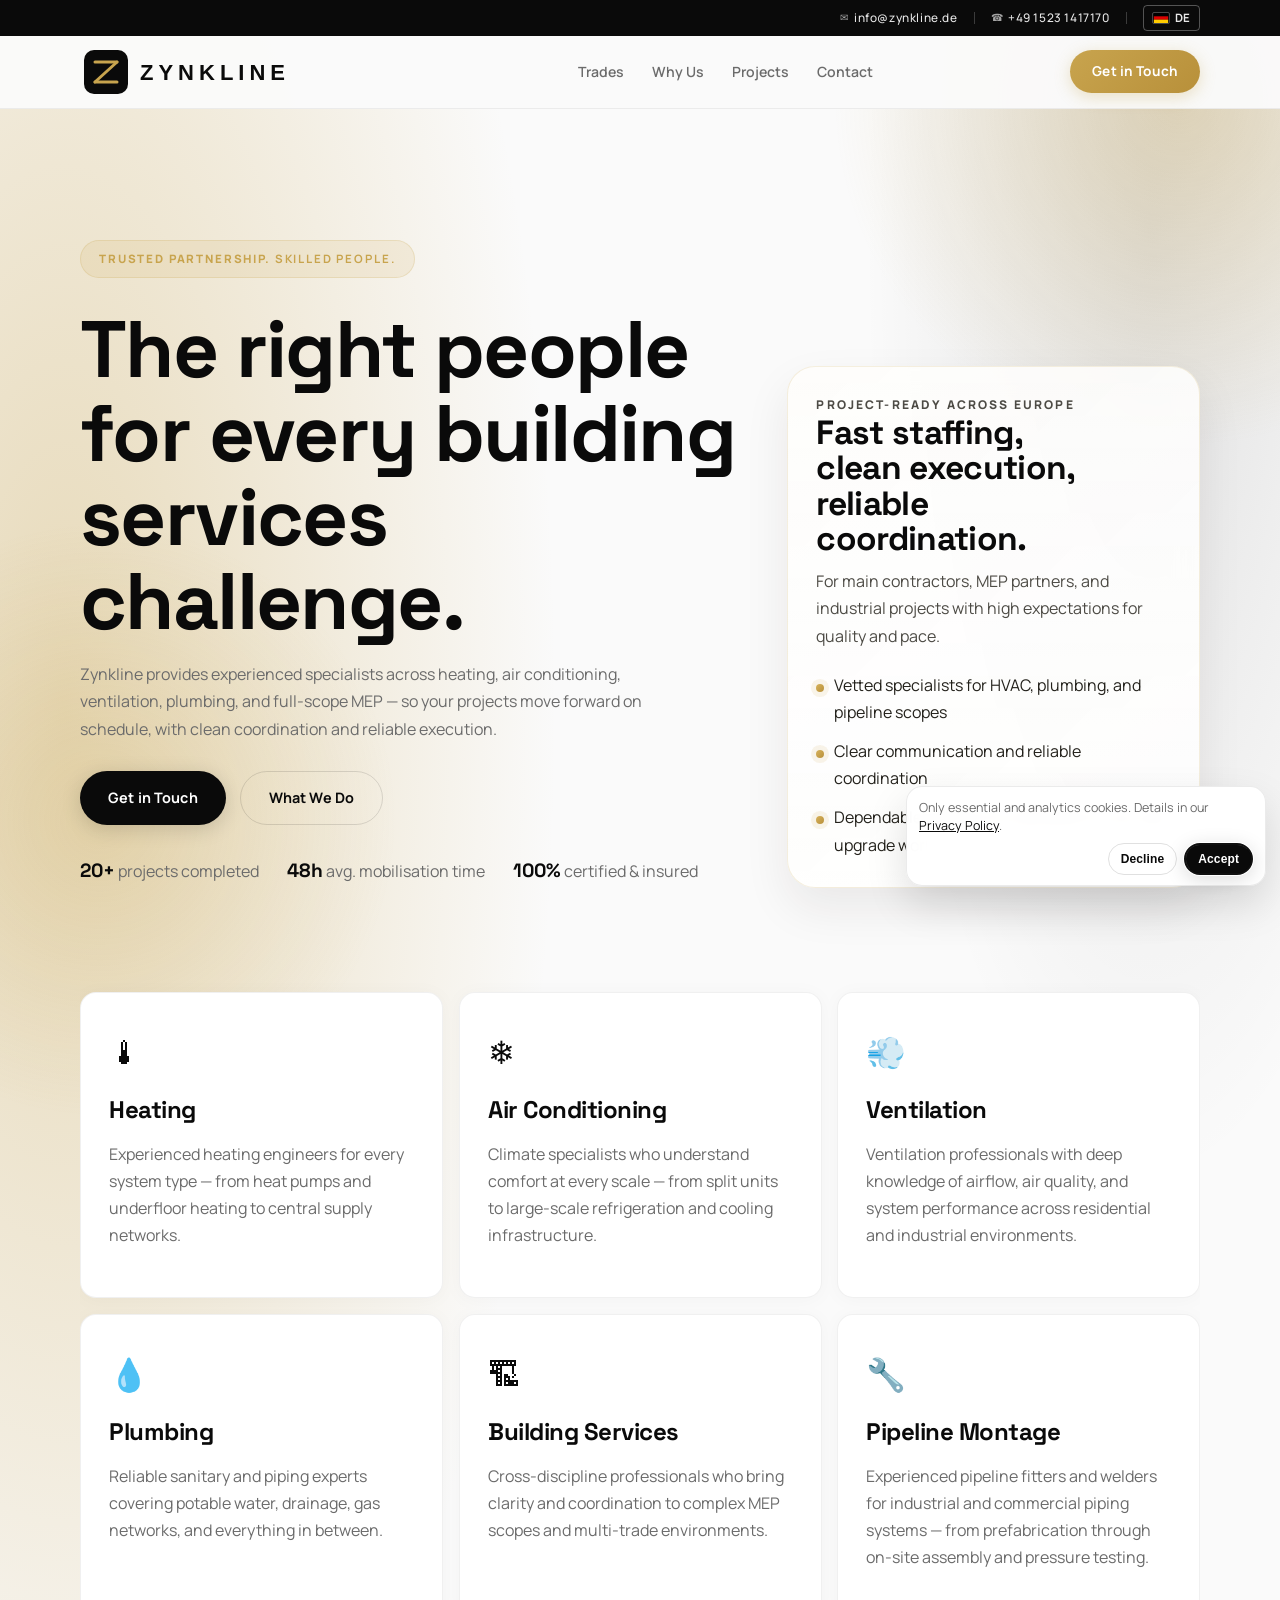
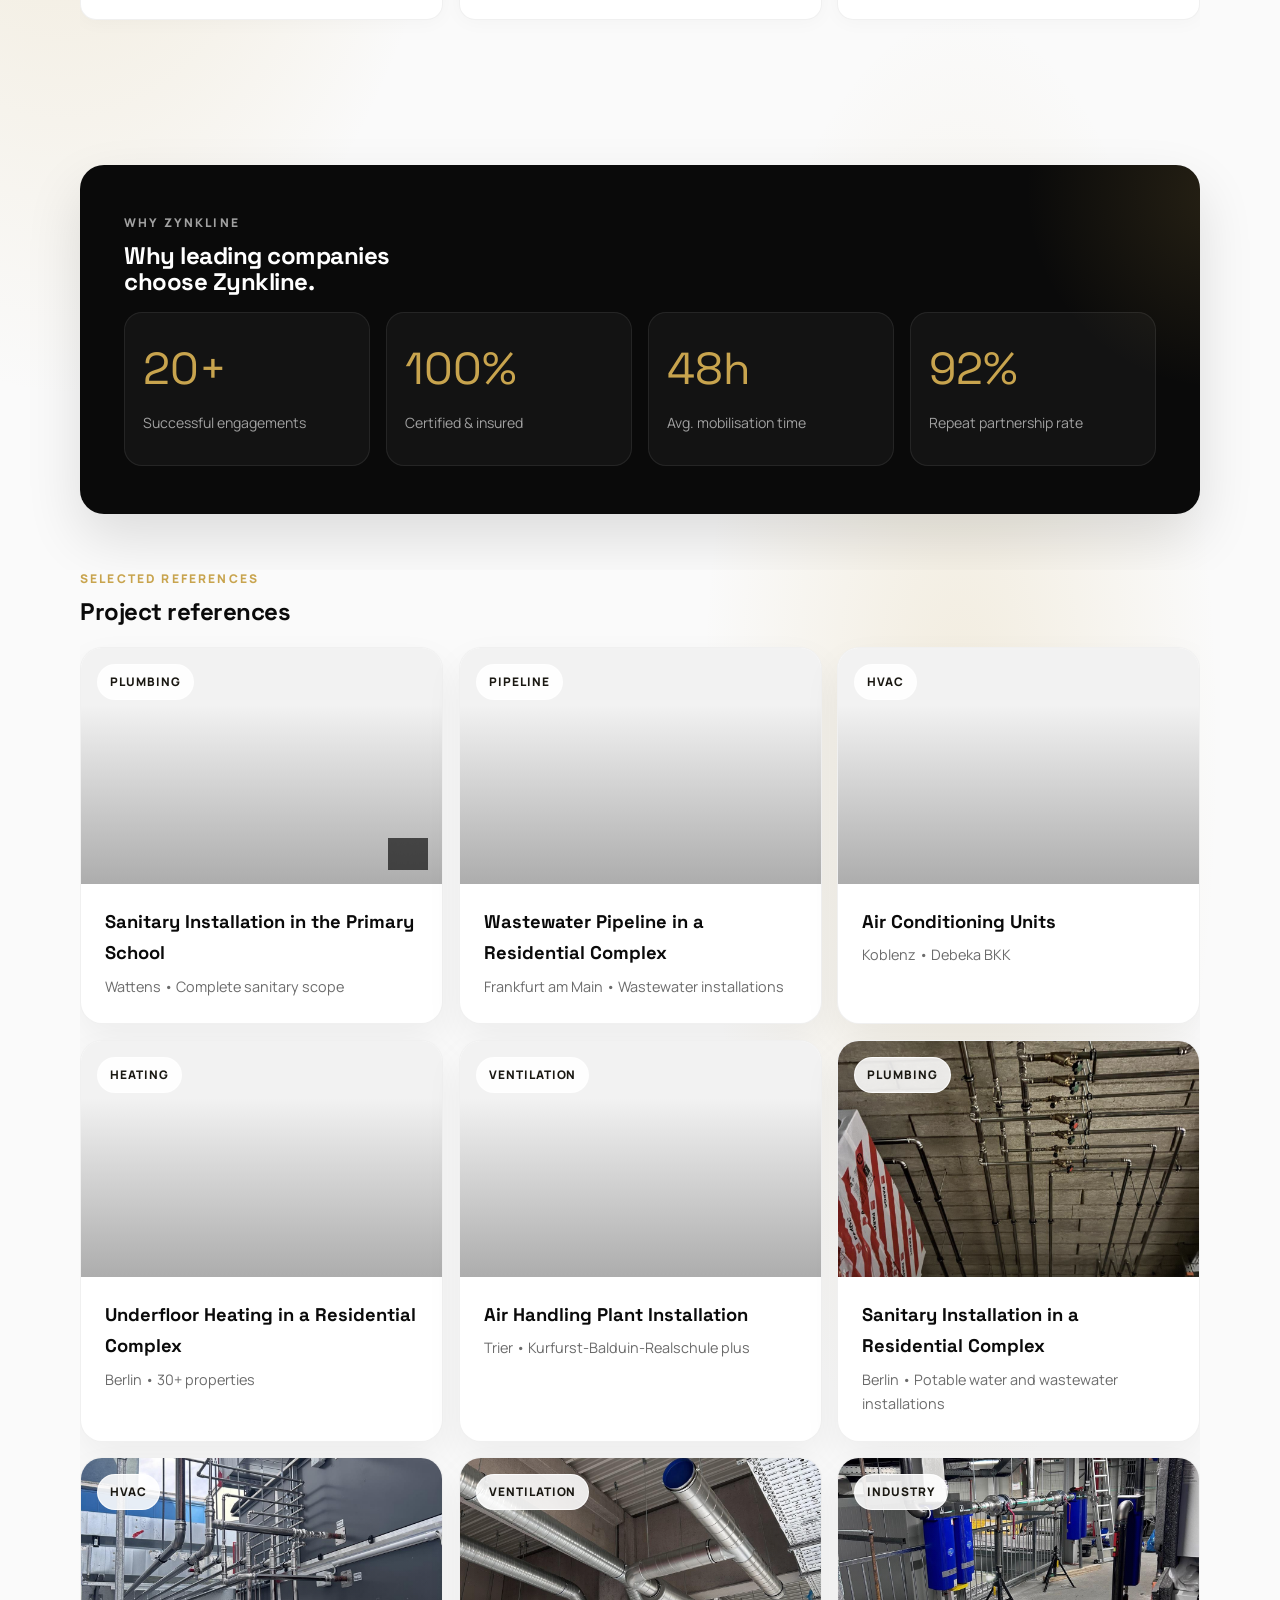
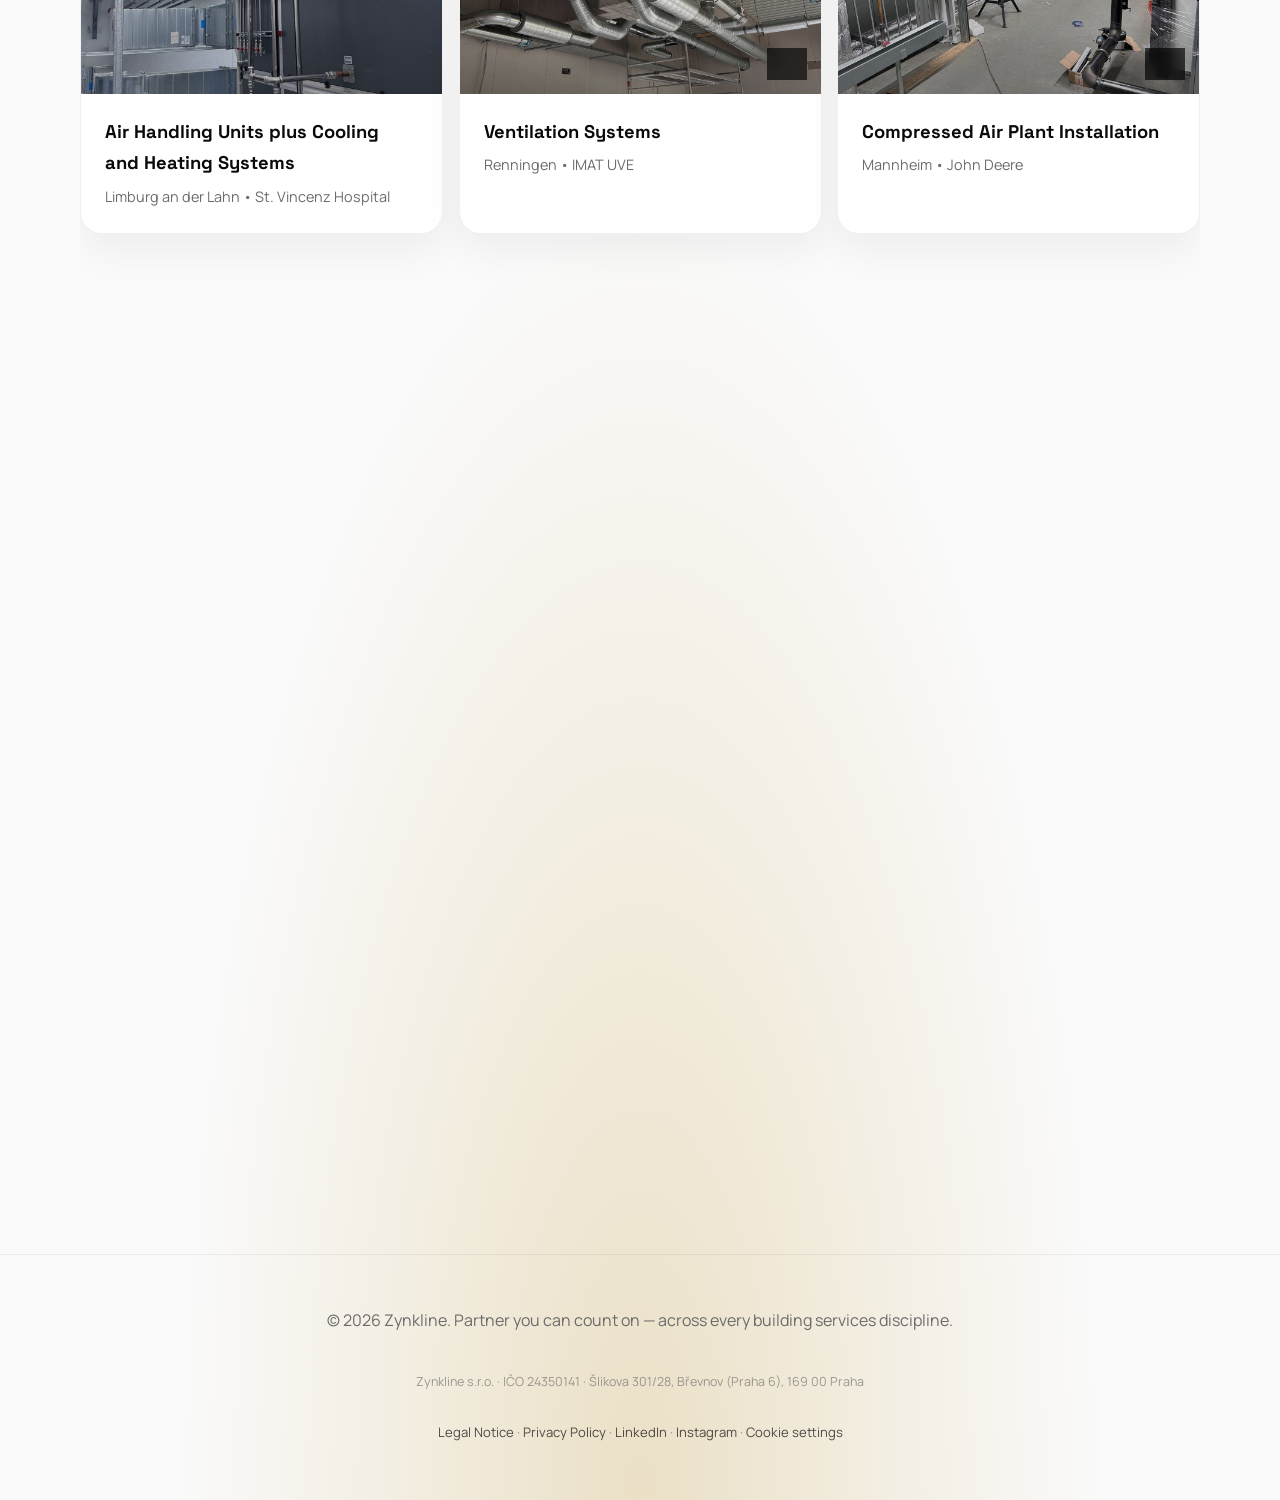
==== commit a33e8cd1: "Change icons in grid and Formsubmit email string" ====
--- a/en.html
+++ b/en.html
@@ -232,7 +232,7 @@
       <h2 class="section-title">Project references</h2>
       <div class="project-grid">
         <article class="project-card" data-photos='["site-photos/volksschule_wattens.jpeg", "site-photos/volksschule_wattens_2.jpeg", "site-photos/volksschule_wattens_3.jpeg"]'>
-          <div class="project-photo"><img src="site-photos/volksschule_wattens.jpeg" alt="Primary School at Kirchplatz Wattens" loading="lazy" decoding="async" fetchpriority="low" width="1200" height="1600" /><span class="project-badge">Plumbing</span><span class="photo-counter">🖼 3</span></div>
+          <div class="project-photo"><img src="site-photos/volksschule_wattens.jpeg" alt="Primary School at Kirchplatz Wattens" loading="lazy" decoding="async" fetchpriority="low" width="1200" height="1600" /><span class="project-badge">Plumbing</span><span class="photo-counter">▦ 3</span></div>
           <div class="project-info">
             <h3>Sanitary Installation in the Primary School</h3>
             <p class="project-meta">Wattens &bull; Complete sanitary scope</p>
@@ -281,14 +281,14 @@
           </div>
         </article>
         <article class="project-card" data-photos='["site-photos/imat_renningen.jpeg", "site-photos/imat_renningen_2.jpeg"]'>
-          <div class="project-photo"><img src="site-photos/imat_renningen.jpeg" alt="Ventilation systems at IMAT in Renningen" loading="lazy" decoding="async" fetchpriority="low" width="1600" height="1200" /><span class="project-badge">Ventilation</span><span class="photo-counter">🖼 2</span></div>
+          <div class="project-photo"><img src="site-photos/imat_renningen.jpeg" alt="Ventilation systems at IMAT in Renningen" loading="lazy" decoding="async" fetchpriority="low" width="1600" height="1200" /><span class="project-badge">Ventilation</span><span class="photo-counter">▦ 2</span></div>
           <div class="project-info">
             <h3>Ventilation Systems</h3>
             <p class="project-meta">Renningen &bull; IMAT UVE</p>
           </div>
         </article>
         <article class="project-card" data-photos='["site-photos/johndeere.jpeg", "site-photos/johndeere_2.jpeg"]'>
-          <div class="project-photo"><img src="site-photos/johndeere.jpeg" alt="Compressed air plant installation at John Deere" loading="lazy" decoding="async" fetchpriority="low" width="1600" height="1200" /><span class="project-badge">Industry</span><span class="photo-counter">🖼 2</span></div>
+          <div class="project-photo"><img src="site-photos/johndeere.jpeg" alt="Compressed air plant installation at John Deere" loading="lazy" decoding="async" fetchpriority="low" width="1600" height="1200" /><span class="project-badge">Industry</span><span class="photo-counter">▦ 2</span></div>
           <div class="project-info">
             <h3>Compressed Air Plant Installation</h3>
             <p class="project-meta">Mannheim &bull; John Deere</p>
@@ -356,7 +356,7 @@
             </a>
           </div>
         </div>
-        <form class="contact-form" action="https://formsubmit.co/info@zynkline.de" method="POST">
+        <form class="contact-form" action="https://formsubmit.co/eb327d43c0f5fa5d936264481d83abde" method="POST">
           <input type="hidden" name="_subject" value="New enquiry from zynkline.de">
           <input type="hidden" name="_next" value="https://zynkline.de/en.html">
           <div class="form-group">
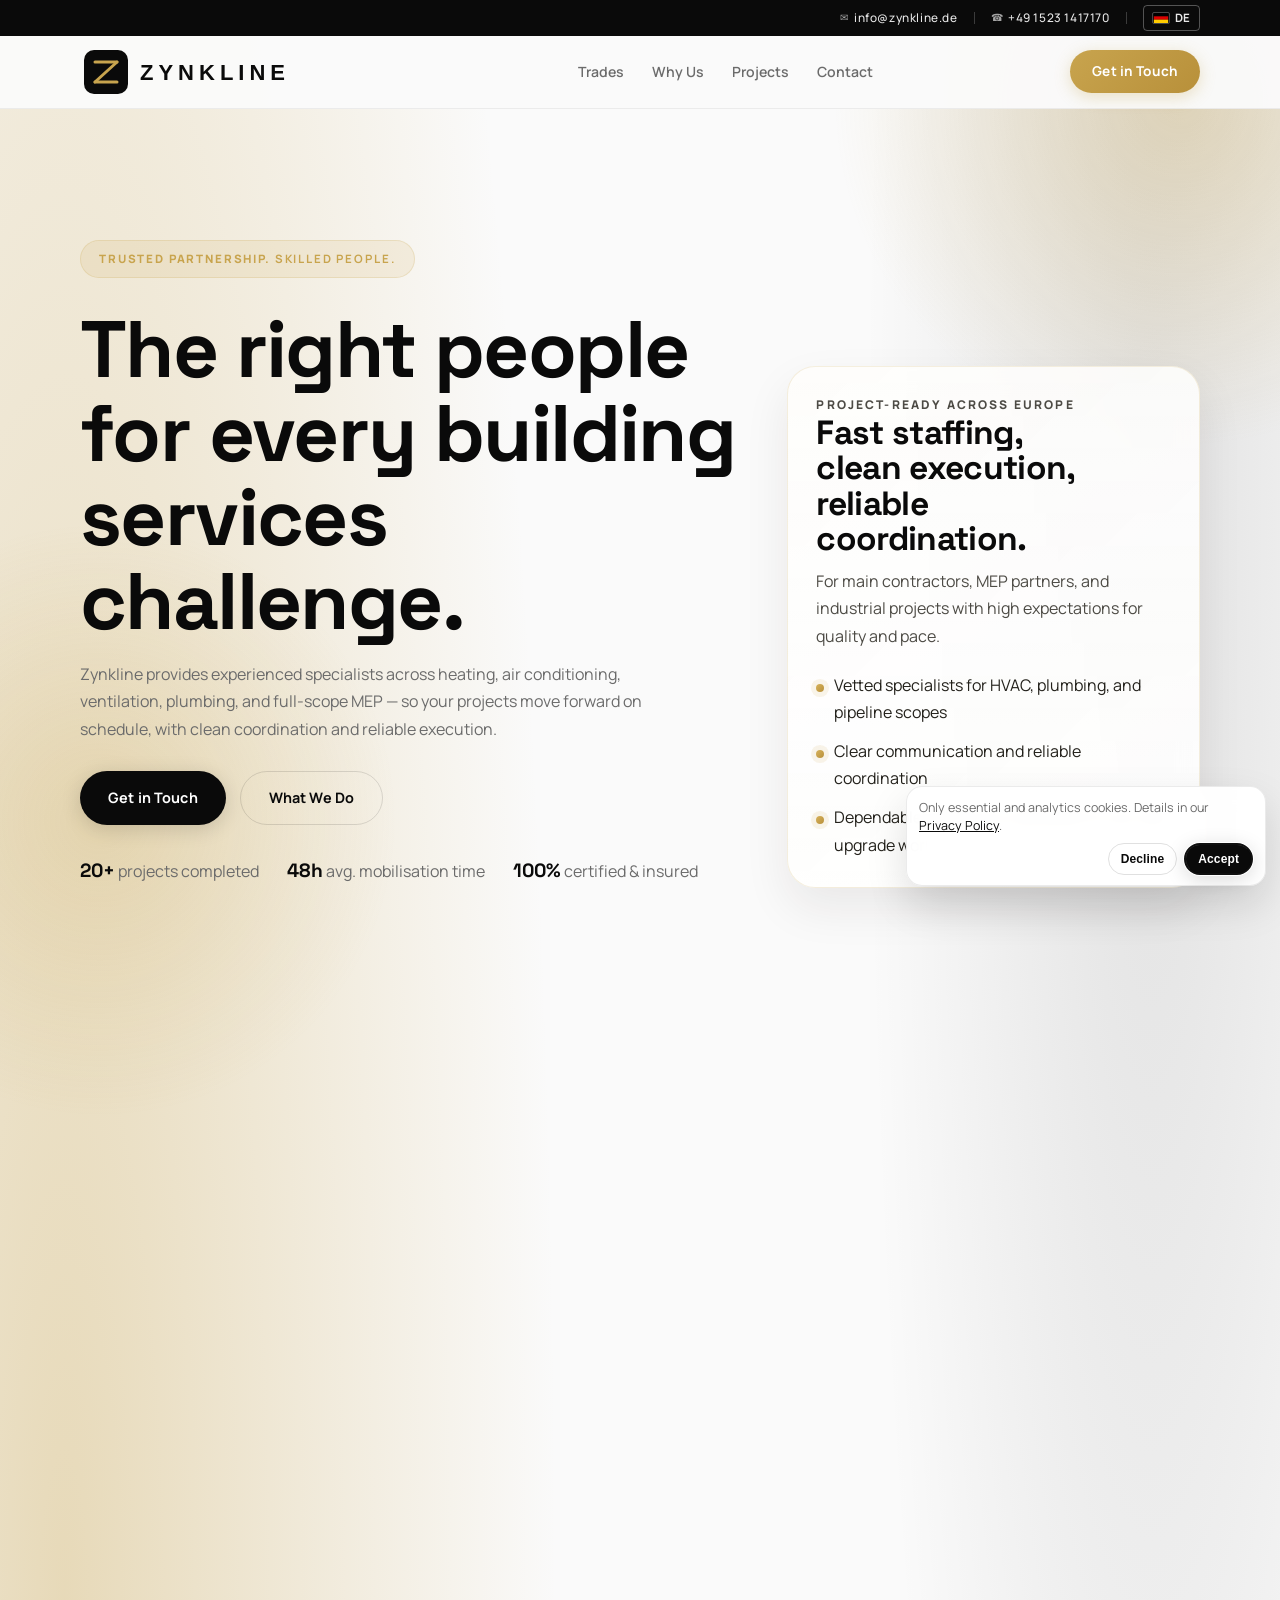
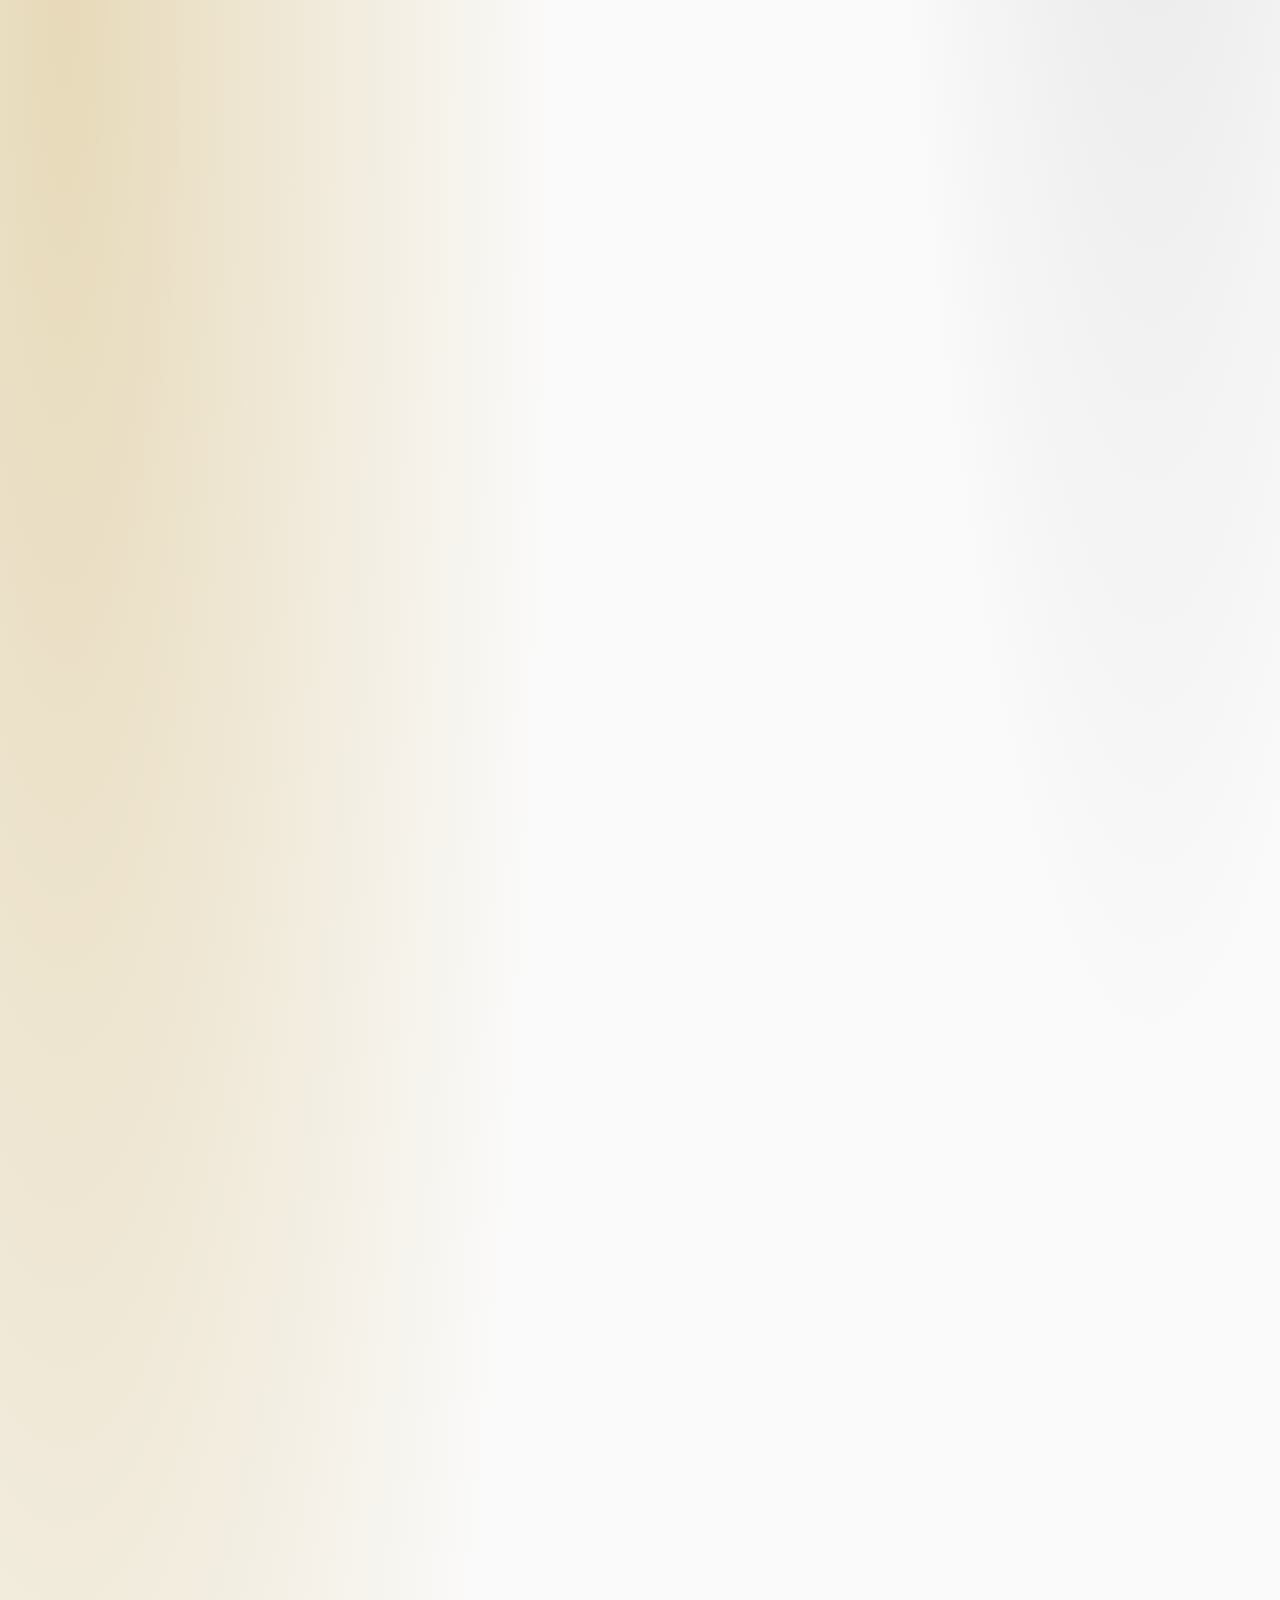
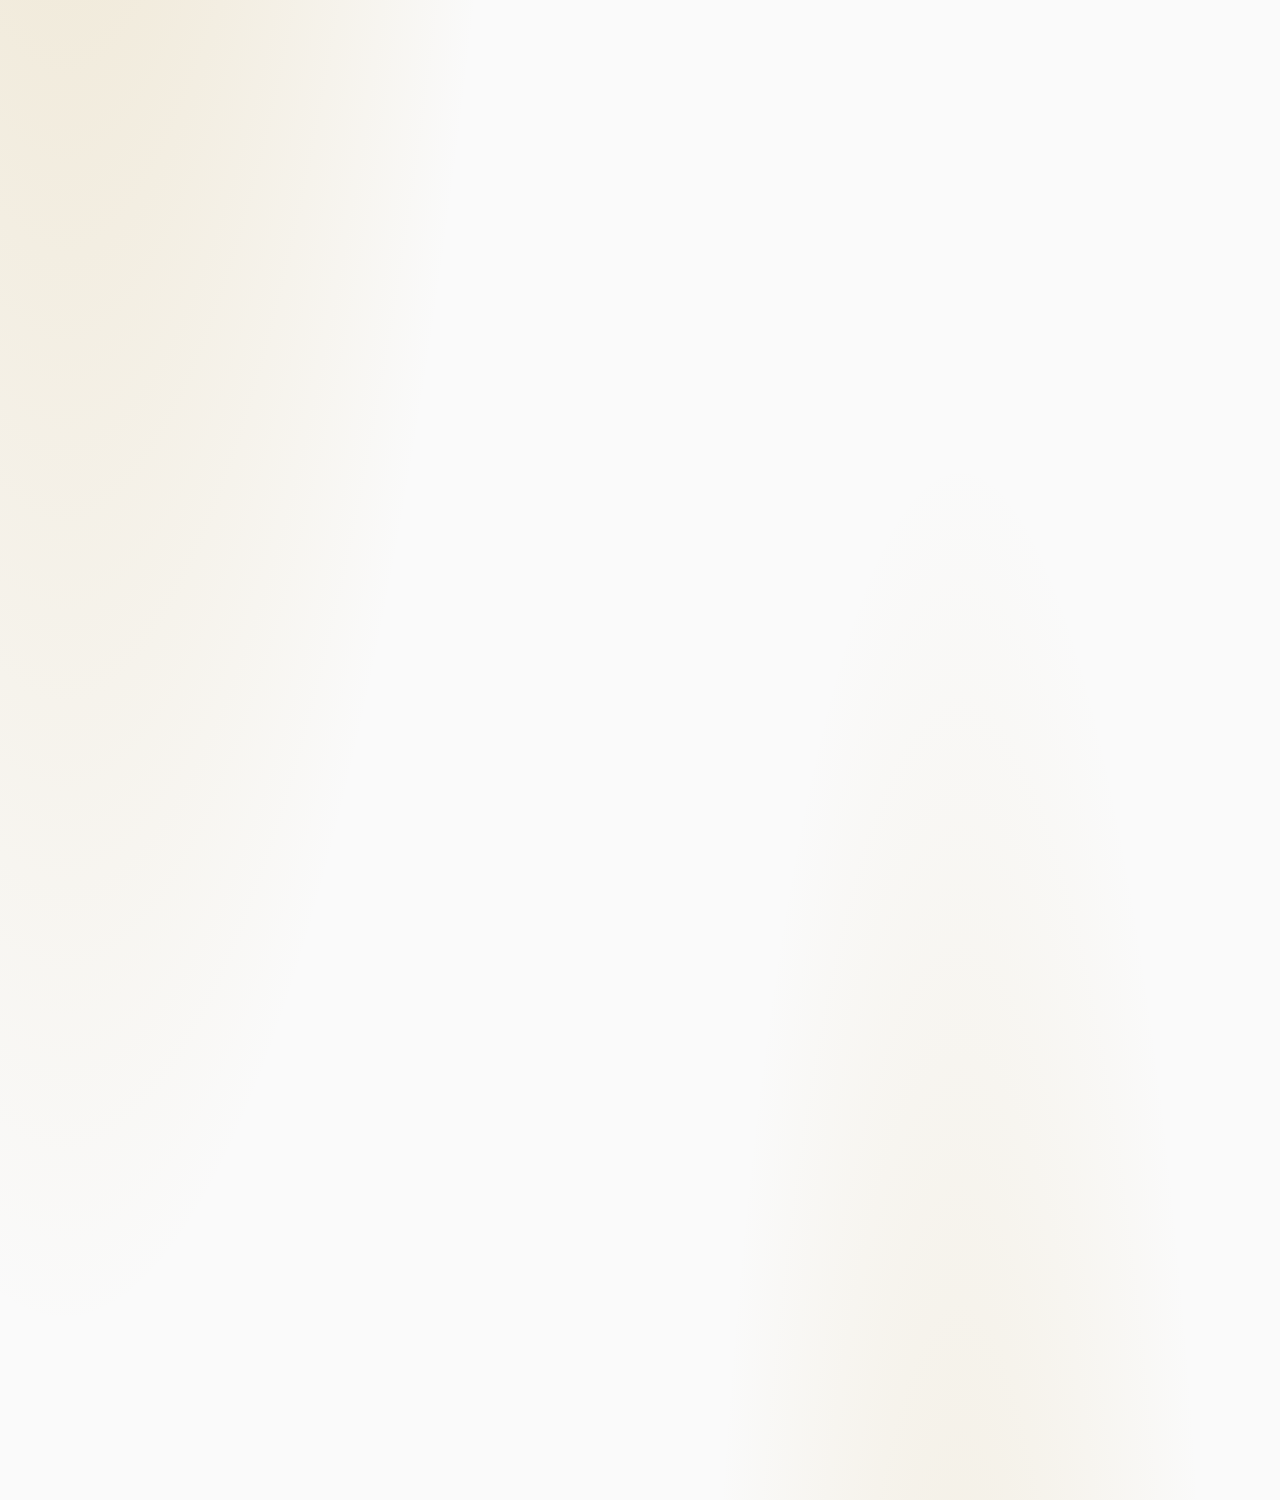
==== commit 1ccedeb1: "Website updated." ====
--- a/en.html
+++ b/en.html
@@ -238,11 +238,11 @@
             <p class="project-meta">Wattens &bull; Complete sanitary scope</p>
           </div>
         </article>
-        <article class="project-card" data-photos='["site-photos/wohnkomplex_frankfurt.jpeg"]'>
-          <div class="project-photo"><img src="site-photos/wohnkomplex_frankfurt.jpeg" alt="Wastewater pipeline in a residential complex in Frankfurt" loading="lazy" decoding="async" fetchpriority="low" width="1200" height="1600" /><span class="project-badge">Pipeline</span></div>
-          <div class="project-info">
-            <h3>Wastewater Pipeline in a Residential Complex</h3>
-            <p class="project-meta">Frankfurt am Main &bull; Wastewater installations</p>
+        <article class="project-card" data-photos='["site-photos/florsheim_gesundheitszentrum_1.jpeg", "site-photos/florsheim_gesundheitszentrum_2.jpg", "site-photos/florsheim_gesundheitszentrum_3.jpg", "site-photos/florsheim_gesundheitszentrum_4.jpg"]'>
+          <div class="project-photo"><img src="site-photos/florsheim_gesundheitszentrum_1.jpeg" alt="Heating, Plumbing, and Sewage Systems in a health center in Flörsheim am Main" loading="lazy" decoding="async" fetchpriority="low" width="1200" height="1600" /><span class="project-badge">Pipeline</span><span class="photo-counter">▦ 4</span></div>
+          <div class="project-info">
+            <h3>Heating, Plumbing, and Sewage Systems</h3>
+            <p class="project-meta">Flörsheim am Main &bull; Health Center</p>
           </div>
         </article>
         <article class="project-card" data-photos='["site-photos/klimagerate_debeka.jpeg"]'>
